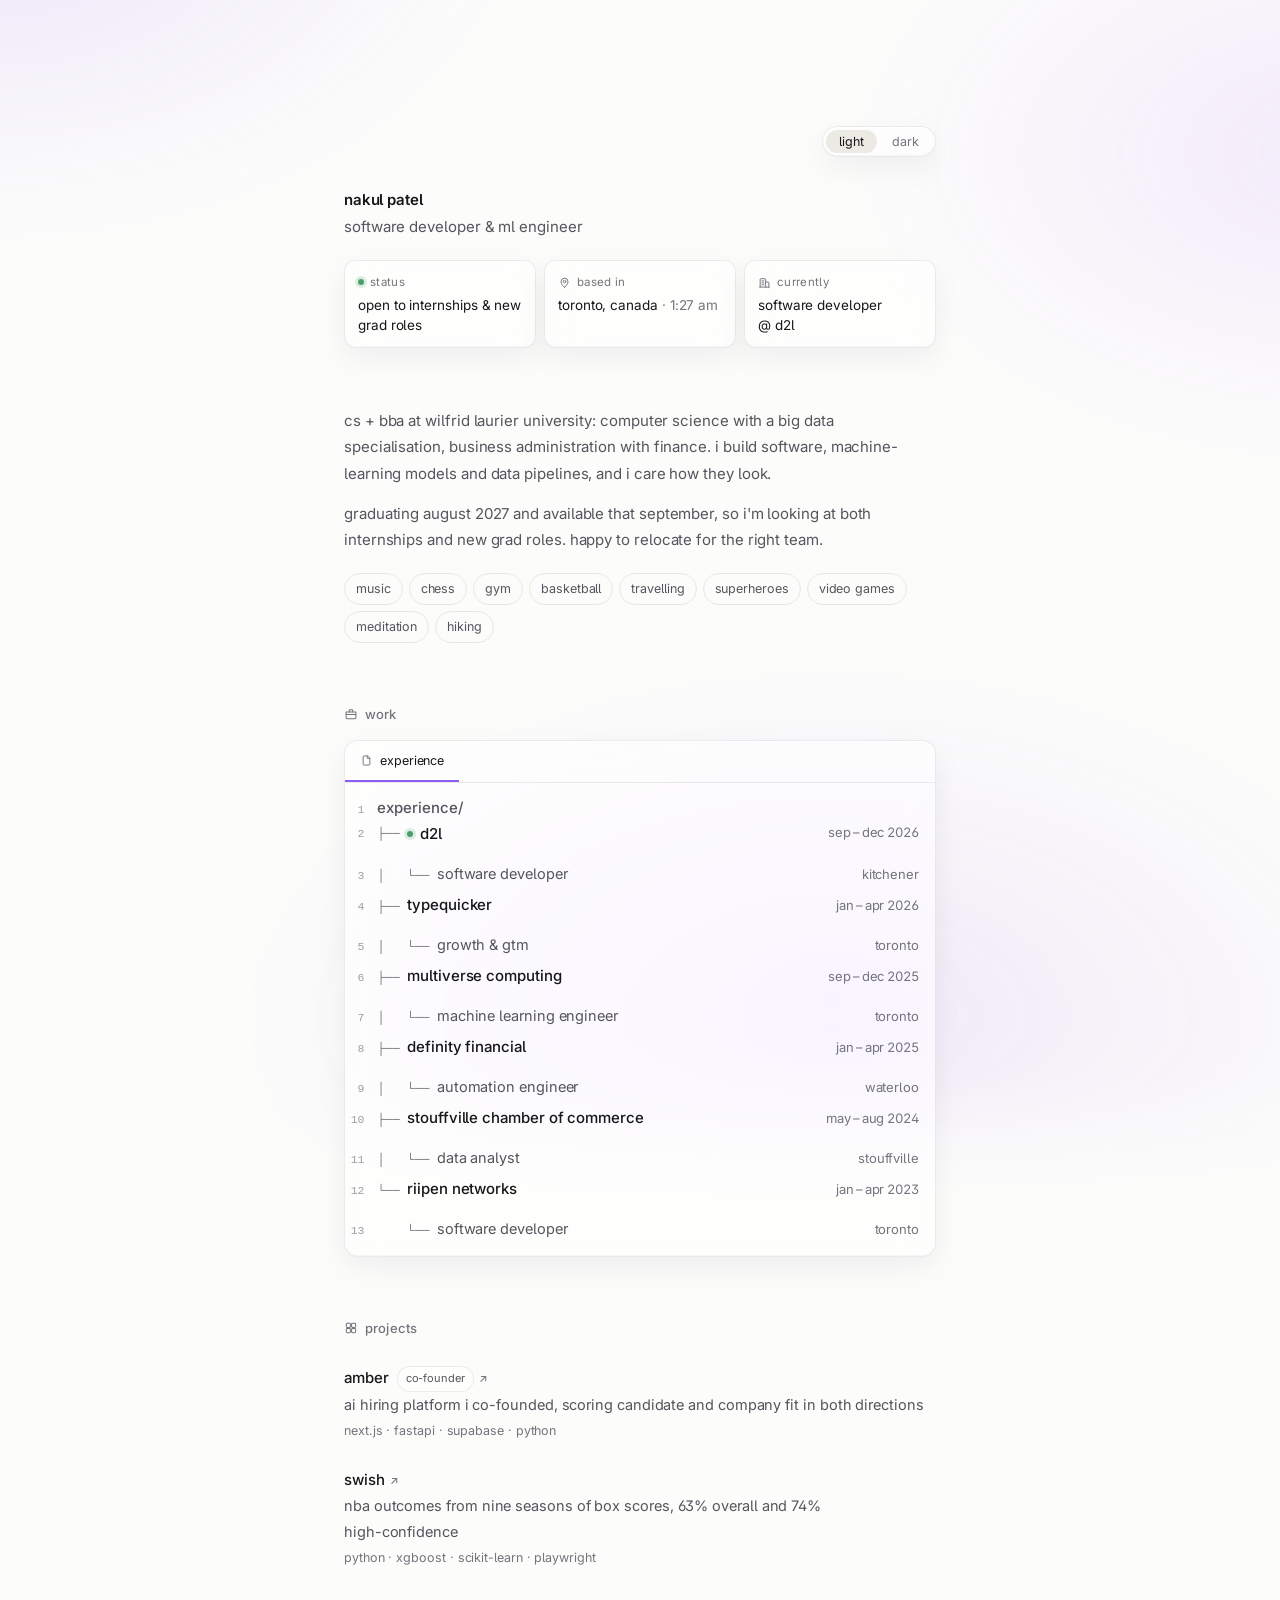
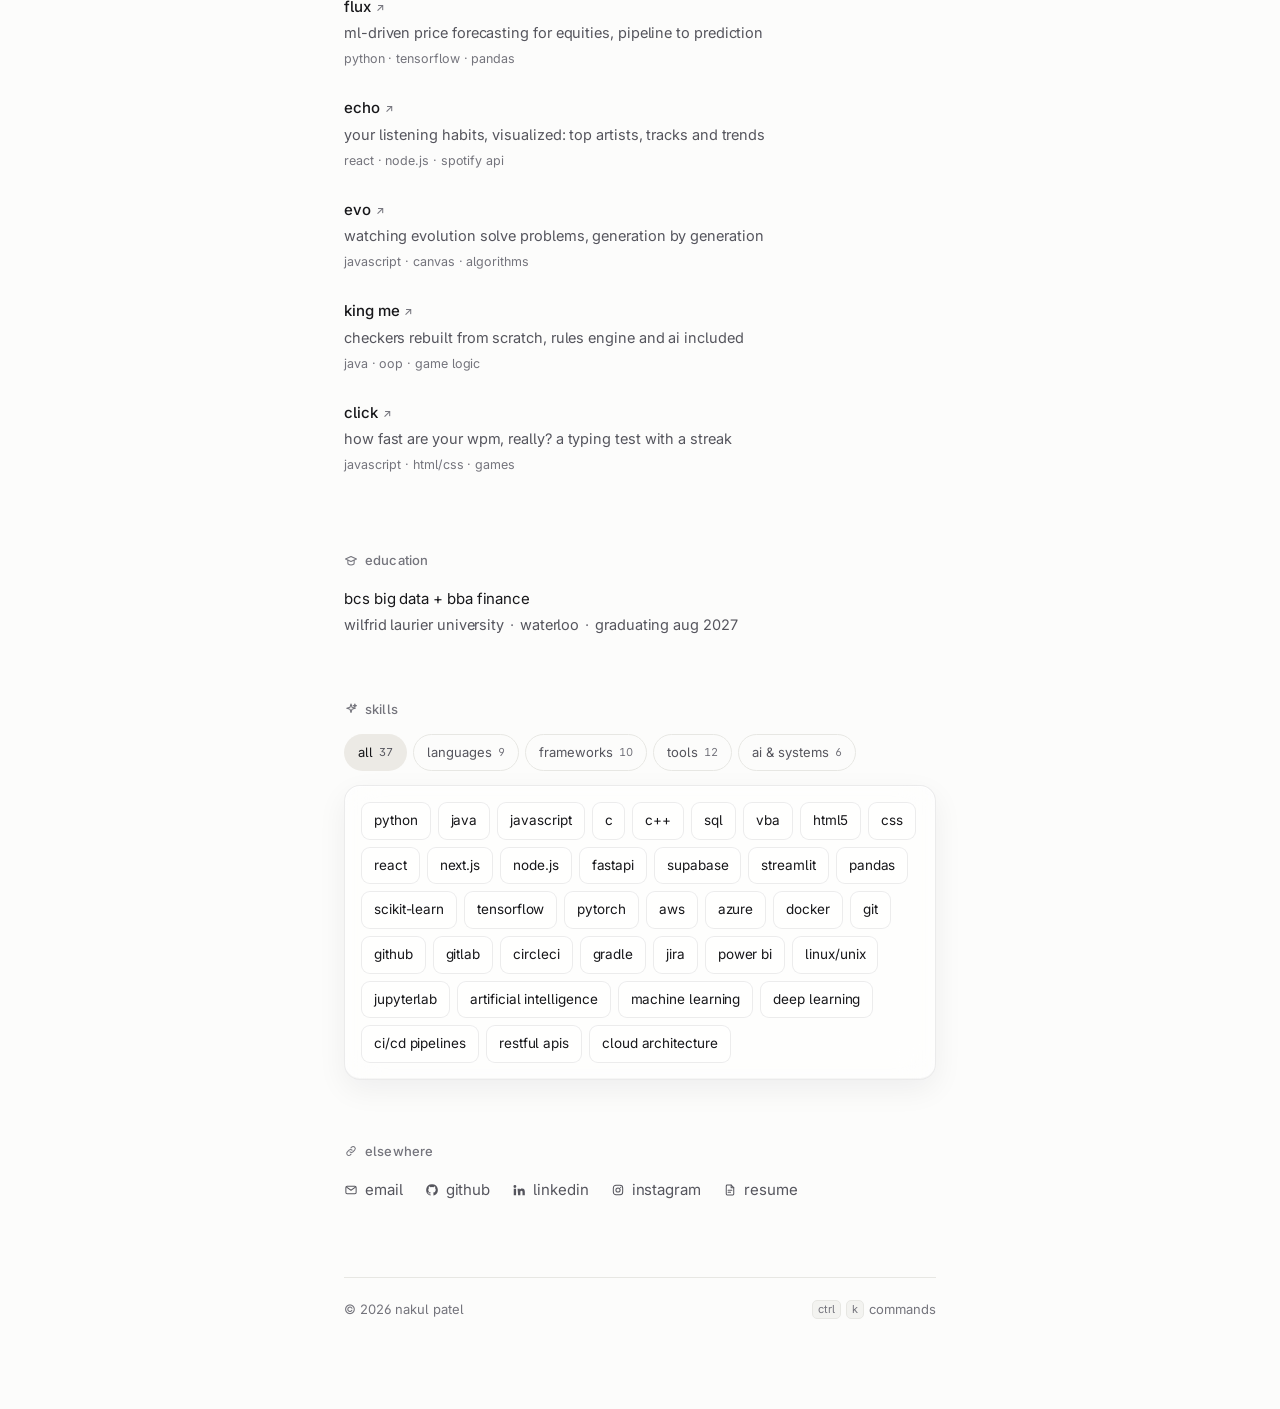
==== index.html @ bccd31a0 "Purple aurora, an editor pane for work, and the TypeQuicker role - Add TypeQuicker, growth & gtm, To" ====
<!DOCTYPE html>
<html lang="en">

<head>
  <meta charset="UTF-8" />
  <meta name="viewport" content="width=device-width, initial-scale=1.0" />
  <title>nakul patel · software developer &amp; ml engineer</title>
  <meta name="description" content="nakul patel, software developer and ml engineer. cs + bba at wilfrid laurier, currently at d2l. work, projects, and how to reach me." />
  <meta name="author" content="Nakul Patel" />

  <!-- mobile browser chrome follows the theme; script.js keeps this in sync -->
  <meta name="theme-color" content="#fcfcfb" id="theme-color" />

  <!-- link previews, for when this URL is pasted into linkedin, slack or an email.
       The site URL appears in exactly two places: og:url and og:image below.
       Swap both when the custom domain goes live; see the README. -->
  <meta property="og:type" content="profile" />
  <meta property="og:title" content="nakul patel · software developer &amp; ml engineer" />
  <meta property="og:description" content="cs + bba at wilfrid laurier, currently a software developer at d2l. work, projects, and how to reach me." />
  <meta property="og:url" content="https://nakulpatel0306.github.io/my-portfolio-part-two/" />
  <meta property="og:image" content="https://nakulpatel0306.github.io/my-portfolio-part-two/assets/preview.png" />
  <meta property="og:image:width" content="1200" />
  <meta property="og:image:height" content="630" />
  <meta property="og:image:alt" content="nakul patel, software developer and ml engineer" />
  <meta name="twitter:card" content="summary_large_image" />

  <link rel="icon" href="./assets/favicon.svg" type="image/svg+xml" />
  <link rel="apple-touch-icon" href="./assets/apple-touch-icon.png" />

  <link rel="stylesheet" href="style.css" />
  <link rel="preconnect" href="https://fonts.googleapis.com">
  <link rel="preconnect" href="https://fonts.gstatic.com" crossorigin>
  <link href="https://fonts.googleapis.com/css2?family=Inter:wght@400;500;600&display=swap" rel="stylesheet">

  <!-- set the stored theme before first paint so there's no flash -->
  <script>
    try {
      var t = localStorage.getItem('theme');
      if (t === 'dark' || t === 'light') document.documentElement.dataset.theme = t;
    } catch (e) {}
    // nothing is hidden for reveal unless JS is here to un-hide it
    document.documentElement.classList.add('js');
  </script>
</head>

<body>
  <a class="skip" href="#main">skip to content</a>
  <div class="rail" id="rail" aria-hidden="true"></div>

  <main class="page" id="main" tabindex="-1">

    <!-- ===================== theme ===================== -->
    <div class="topbar rise">
      <div class="theme" role="group" aria-label="colour theme">
        <button type="button" data-theme-set="light">light</button>
        <button type="button" data-theme-set="dark">dark</button>
      </div>
    </div>

    <!-- ===================== intro ===================== -->
    <header class="intro rise">
      <h1 data-scramble>nakul patel</h1>
      <p class="role" data-scramble>software developer &amp; ml engineer</p>
      <div class="widgets">
        <div class="widget">
          <span class="w-head"><span class="dot" aria-hidden="true"></span>status</span>
          <span class="w-val">open to internships &amp; new grad roles</span>
        </div>
        <div class="widget">
          <span class="w-head"><svg class="ico" viewBox="0 0 24 24" aria-hidden="true"><path d="M12 21s6.5-5.4 6.5-10.5a6.5 6.5 0 0 0-13 0C5.5 15.6 12 21 12 21z"/><circle cx="12" cy="10.3" r="2.4"/></svg> based in</span>
          <span class="w-val">toronto, canada<span class="clock" id="clock"></span></span>
        </div>
        <div class="widget">
          <span class="w-head"><svg class="ico" viewBox="0 0 24 24" aria-hidden="true"><path d="M4 20.5V6.2A1.2 1.2 0 0 1 5.2 5h7.6A1.2 1.2 0 0 1 14 6.2v14.3"/><path d="M14 11h4.8A1.2 1.2 0 0 1 20 12.2v8.3"/><path d="M3 20.5h18"/><path d="M7.3 9h3.4M7.3 12.6h3.4M7.3 16.2h3.4"/></svg> currently</span>
          <span class="w-val">software developer @ d2l</span>
        </div>
      </div>
    </header>

    <!-- ===================== about ===================== -->
    <section class="block rise" id="about">
      <p>cs + bba at wilfrid laurier university: computer science with a big data
         specialisation, business administration with finance. i build software,
         machine-learning models and data pipelines, and i care how they look.</p>
      <p>graduating august 2027 and available that september, so i'm looking at both
         internships and new grad roles. happy to relocate for the right team.</p>
      <ul class="interests" aria-label="interests">
        <li>music</li><li>chess</li><li>gym</li><li>basketball</li><li>travelling</li>
        <li>superheroes</li><li>video games</li><li>meditation</li><li>hiking</li>
      </ul>
    </section>

    <!-- ===================== work ===================== -->
    <section class="block rise" id="work">
      <h2><svg class="ico" viewBox="0 0 24 24" aria-hidden="true"><path d="M3.6 8.6h16.8v10a1.4 1.4 0 0 1-1.4 1.4H5a1.4 1.4 0 0 1-1.4-1.4z"/><path d="M9 8.6V6.2A1.4 1.4 0 0 1 10.4 4.8h3.2A1.4 1.4 0 0 1 15 6.2v2.4"/><path d="M3.6 13h16.8"/></svg>work</h2>
      <div class="ide glass">
        <div class="ide-tab"><svg class="ico" viewBox="0 0 24 24" aria-hidden="true"><path d="M13.5 3.6H7.4A1.6 1.6 0 0 0 5.8 5.2v13.6a1.6 1.6 0 0 0 1.6 1.6h9.2a1.6 1.6 0 0 0 1.6-1.6V8z"/><path d="M13.5 3.6V8h4.6"/></svg><span>experience</span></div>
        <div class="ide-body">
          <p class="ide-row ide-root"><span class="tw"></span><span class="li-org">experience/</span></p>
          <ol class="ide-list">
        <li>
          <p class="ide-row current">
            <span class="tw">├── </span>
            <span class="li-org"><span class="dot" aria-hidden="true"></span>d2l</span>
            <span class="li-when">sep&thinsp;–&thinsp;dec 2026</span>
          </p>
          <p class="ide-row">
            <span class="tw">│   └── </span>
            <span class="li-role">software developer</span>
            <span class="li-where">kitchener</span>
          </p>
        </li>
        <li>
          <p class="ide-row">
            <span class="tw">├── </span>
            <span class="li-org">typequicker</span>
            <span class="li-when">jan&thinsp;–&thinsp;apr 2026</span>
          </p>
          <p class="ide-row">
            <span class="tw">│   └── </span>
            <span class="li-role">growth &amp; gtm</span>
            <span class="li-where">toronto</span>
          </p>
        </li>
        <li>
          <p class="ide-row">
            <span class="tw">├── </span>
            <span class="li-org">multiverse computing</span>
            <span class="li-when">sep&thinsp;–&thinsp;dec 2025</span>
          </p>
          <p class="ide-row">
            <span class="tw">│   └── </span>
            <span class="li-role">machine learning engineer</span>
            <span class="li-where">toronto</span>
          </p>
        </li>
        <li>
          <p class="ide-row">
            <span class="tw">├── </span>
            <span class="li-org">definity financial</span>
            <span class="li-when">jan&thinsp;–&thinsp;apr 2025</span>
          </p>
          <p class="ide-row">
            <span class="tw">│   └── </span>
            <span class="li-role">automation engineer</span>
            <span class="li-where">waterloo</span>
          </p>
        </li>
        <li>
          <p class="ide-row">
            <span class="tw">├── </span>
            <span class="li-org">stouffville chamber of commerce</span>
            <span class="li-when">may&thinsp;–&thinsp;aug 2024</span>
          </p>
          <p class="ide-row">
            <span class="tw">│   └── </span>
            <span class="li-role">data analyst</span>
            <span class="li-where">stouffville</span>
          </p>
        </li>
        <li>
          <p class="ide-row">
            <span class="tw">└── </span>
            <span class="li-org">riipen networks</span>
            <span class="li-when">jan&thinsp;–&thinsp;apr 2023</span>
          </p>
          <p class="ide-row">
            <span class="tw">    └── </span>
            <span class="li-role">software developer</span>
            <span class="li-where">toronto</span>
          </p>
        </li>
          </ol>
        </div>
      </div>
    </section>

    <!-- ===================== projects ===================== -->
    <section class="block rise" id="projects">
      <h2><svg class="ico" viewBox="0 0 24 24" aria-hidden="true"><rect x="4" y="4" width="7" height="7" rx="1.6"/><rect x="13" y="4" width="7" height="7" rx="1.6"/><rect x="4" y="13" width="7" height="7" rx="1.6"/><rect x="13" y="13" width="7" height="7" rx="1.6"/></svg>projects</h2>
      <ul class="projects">
        <li>
          <a href="https://github.com/nakulpatel0306" target="_blank" rel="noopener">
            <span class="p-name">amber<span class="p-role">co-founder</span><span class="arrow" aria-hidden="true">↗</span></span>
            <span class="p-desc">ai hiring platform i co-founded, scoring candidate and company fit in both directions</span>
            <span class="p-tags">next.js · fastapi · supabase · python</span>
          </a>
        </li>
        <li>
          <a href="https://github.com/nakulpatel0306" target="_blank" rel="noopener">
            <span class="p-name">swish<span class="arrow" aria-hidden="true">↗</span></span>
            <span class="p-desc">nba outcomes from nine seasons of box scores, 63% overall and 74% high-confidence</span>
            <span class="p-tags">python · xgboost · scikit-learn · playwright</span>
          </a>
        </li>
        <li>
          <a href="https://github.com/nakulpatel0306" target="_blank" rel="noopener">
            <span class="p-name">flux<span class="arrow" aria-hidden="true">↗</span></span>
            <span class="p-desc">ml-driven price forecasting for equities, pipeline to prediction</span>
            <span class="p-tags">python · tensorflow · pandas</span>
          </a>
        </li>
        <li>
          <a href="https://github.com/nakulpatel0306" target="_blank" rel="noopener">
            <span class="p-name">echo<span class="arrow" aria-hidden="true">↗</span></span>
            <span class="p-desc">your listening habits, visualized: top artists, tracks and trends</span>
            <span class="p-tags">react · node.js · spotify api</span>
          </a>
        </li>
        <li>
          <a href="https://github.com/nakulpatel0306" target="_blank" rel="noopener">
            <span class="p-name">evo<span class="arrow" aria-hidden="true">↗</span></span>
            <span class="p-desc">watching evolution solve problems, generation by generation</span>
            <span class="p-tags">javascript · canvas · algorithms</span>
          </a>
        </li>
        <li>
          <a href="https://github.com/nakulpatel0306" target="_blank" rel="noopener">
            <span class="p-name">king me<span class="arrow" aria-hidden="true">↗</span></span>
            <span class="p-desc">checkers rebuilt from scratch, rules engine and ai included</span>
            <span class="p-tags">java · oop · game logic</span>
          </a>
        </li>
        <li>
          <a href="https://github.com/nakulpatel0306" target="_blank" rel="noopener">
            <span class="p-name">click<span class="arrow" aria-hidden="true">↗</span></span>
            <span class="p-desc">how fast are your wpm, really? a typing test with a streak</span>
            <span class="p-tags">javascript · html/css · games</span>
          </a>
        </li>
      </ul>
    </section>

    <!-- ===================== education ===================== -->
    <section class="block rise" id="education">
      <h2><svg class="ico" viewBox="0 0 24 24" aria-hidden="true"><path d="M12 4.2 2.6 8.6 12 13l9.4-4.4z"/><path d="M6.6 10.7V16c0 1.4 2.4 2.7 5.4 2.7s5.4-1.3 5.4-2.7v-5.3"/></svg>education</h2>
      <div class="edu">
        <span class="edu-main">bcs big data + bba finance</span>
        <span class="edu-sub">wilfrid laurier university <span class="at">·</span> waterloo <span class="at">·</span> graduating aug 2027</span>
      </div>
    </section>

    <!-- ===================== skills ===================== -->
    <section class="block rise" id="skills">
      <h2><svg class="ico" viewBox="0 0 24 24" aria-hidden="true"><path d="M12 3.4 13.7 9l5.6 1.7-5.6 1.7L12 18l-1.7-5.6L4.7 10.7 10.3 9z"/><path d="M18.6 3.4l.7 2.2 2.2.7-2.2.7-.7 2.2-.7-2.2-2.2-.7 2.2-.7z"/></svg> skills</h2>
      <div class="skill-tabs" role="tablist" aria-label="skill groups">
        <button type="button" role="tab" aria-selected="true" data-group="all">all<span class="tab-n">37</span></button>
        <button type="button" role="tab" aria-selected="false" data-group="languages">languages<span class="tab-n">9</span></button>
        <button type="button" role="tab" aria-selected="false" data-group="frameworks">frameworks<span class="tab-n">10</span></button>
        <button type="button" role="tab" aria-selected="false" data-group="tools">tools<span class="tab-n">12</span></button>
        <button type="button" role="tab" aria-selected="false" data-group="concepts">ai & systems<span class="tab-n">6</span></button>
      </div>
      <div class="skill-panel glass">
        <ul class="skill-chips" id="skill-chips">
          <li data-group="languages">python</li>
          <li data-group="languages">java</li>
          <li data-group="languages">javascript</li>
          <li data-group="languages">c</li>
          <li data-group="languages">c++</li>
          <li data-group="languages">sql</li>
          <li data-group="languages">vba</li>
          <li data-group="languages">html5</li>
          <li data-group="languages">css</li>
          <li data-group="frameworks">react</li>
          <li data-group="frameworks">next.js</li>
          <li data-group="frameworks">node.js</li>
          <li data-group="frameworks">fastapi</li>
          <li data-group="frameworks">supabase</li>
          <li data-group="frameworks">streamlit</li>
          <li data-group="frameworks">pandas</li>
          <li data-group="frameworks">scikit-learn</li>
          <li data-group="frameworks">tensorflow</li>
          <li data-group="frameworks">pytorch</li>
          <li data-group="tools">aws</li>
          <li data-group="tools">azure</li>
          <li data-group="tools">docker</li>
          <li data-group="tools">git</li>
          <li data-group="tools">github</li>
          <li data-group="tools">gitlab</li>
          <li data-group="tools">circleci</li>
          <li data-group="tools">gradle</li>
          <li data-group="tools">jira</li>
          <li data-group="tools">power bi</li>
          <li data-group="tools">linux/unix</li>
          <li data-group="tools">jupyterlab</li>
          <li data-group="concepts">artificial intelligence</li>
          <li data-group="concepts">machine learning</li>
          <li data-group="concepts">deep learning</li>
          <li data-group="concepts">ci/cd pipelines</li>
          <li data-group="concepts">restful apis</li>
          <li data-group="concepts">cloud architecture</li>
        </ul>
        <p class="skill-empty" id="skill-empty" hidden>nothing in that group</p>
      </div>
    </section>

    <!-- ===================== elsewhere ===================== -->
    <section class="block rise" id="elsewhere">
      <h2><svg class="ico" viewBox="0 0 24 24" aria-hidden="true"><path d="M10.2 13.4a3.6 3.6 0 0 0 5.1 0l2.9-2.9a3.6 3.6 0 0 0-5.1-5.1l-1.2 1.2"/><path d="M13.8 10.6a3.6 3.6 0 0 0-5.1 0l-2.9 2.9a3.6 3.6 0 0 0 5.1 5.1l1.2-1.2"/></svg>elsewhere</h2>
      <ul class="links">
        <li><a href="mailto:nakul0306@gmail.com"><svg class="ico" viewBox="0 0 24 24" aria-hidden="true"><rect x="3.2" y="5.4" width="17.6" height="13.2" rx="2.2"/><path d="m4.4 7.2 7.6 5.3 7.6-5.3"/></svg>email</a></li>
        <li><a href="https://github.com/nakulpatel0306" target="_blank" rel="noopener"><svg class="ico ico-fill" viewBox="0 0 24 24" aria-hidden="true"><path d="M12 2a10 10 0 0 0-3.16 19.49c.5.09.68-.22.68-.48v-1.7c-2.78.6-3.37-1.34-3.37-1.34-.45-1.16-1.11-1.47-1.11-1.47-.9-.62.07-.6.07-.6 1 .07 1.53 1.03 1.53 1.03.89 1.52 2.34 1.08 2.91.83.09-.65.35-1.09.63-1.34-2.22-.25-4.55-1.11-4.55-4.94 0-1.09.39-1.98 1.03-2.68-.1-.25-.45-1.27.1-2.64 0 0 .84-.27 2.75 1.02a9.56 9.56 0 0 1 5 0c1.91-1.29 2.75-1.02 2.75-1.02.55 1.37.2 2.39.1 2.64.64.7 1.03 1.59 1.03 2.68 0 3.84-2.34 4.68-4.57 4.93.36.31.68.92.68 1.85v2.75c0 .27.18.58.69.48A10 10 0 0 0 12 2z"/></svg>github</a></li>
        <li><a href="https://www.linkedin.com/in/nakulpatel0306/" target="_blank" rel="noopener"><svg class="ico ico-fill" viewBox="0 0 24 24" aria-hidden="true"><path d="M4.98 3.5A2.49 2.49 0 1 1 5 8.48a2.49 2.49 0 0 1-.02-4.98zM3 9.75h4V21H3zM9.5 9.75h3.83v1.54h.05c.53-1 1.84-2.06 3.79-2.06 4.05 0 4.8 2.67 4.8 6.14V21h-4v-5.09c0-1.21-.02-2.77-1.69-2.77-1.69 0-1.95 1.32-1.95 2.68V21h-3.83z"/></svg>linkedin</a></li>
        <li><a href="https://www.instagram.com/nakulp.14/" target="_blank" rel="noopener"><svg class="ico" viewBox="0 0 24 24" aria-hidden="true"><rect x="4" y="4" width="16" height="16" rx="4.6"/><circle cx="12" cy="12" r="3.6"/><circle cx="16.6" cy="7.4" r="1" fill="currentColor" stroke="none"/></svg>instagram</a></li>
        <li><a href="./assets/nakul-patel-software-resume.pdf" target="_blank" rel="noopener"><svg class="ico" viewBox="0 0 24 24" aria-hidden="true"><path d="M14 3.6H7.2A1.6 1.6 0 0 0 5.6 5.2v13.6A1.6 1.6 0 0 0 7.2 20.4h9.6a1.6 1.6 0 0 0 1.6-1.6V8z"/><path d="M14 3.6V8h4.4"/><path d="M8.8 12.6h6.4M8.8 16h4.2"/></svg>resume</a></li>
      </ul>
    </section>

    <footer class="foot rise">
      <span>© 2026 nakul patel</span>
      <button class="hint" id="hint" type="button">
        <kbd>⌘</kbd><kbd>k</kbd><span>commands</span>
      </button>
    </footer>

  </main>

  <p class="note" id="note" hidden>nice.</p>
  <p class="sr-only" id="live" role="status" aria-live="polite"></p>

  <!-- ===================== command palette ===================== -->
  <div class="palette" id="palette" hidden>
    <div class="palette-box" role="dialog" aria-modal="true" aria-label="commands">
      <input class="palette-input" id="palette-input" type="text" placeholder="jump, switch, copy&hellip;"
             autocomplete="off" autocapitalize="off" spellcheck="false"
             role="combobox" aria-expanded="true" aria-controls="palette-list" aria-autocomplete="list">
      <ul class="palette-list" id="palette-list" role="listbox" aria-label="results"></ul>
      <p class="palette-foot"><kbd>↑</kbd><kbd>↓</kbd> move <kbd>↵</kbd> run <kbd>esc</kbd> close</p>
    </div>
  </div>

  <script src="script.js"></script>
</body>

</html>
---- style.css ----
/* ============================================================
   nakul patel — minimal (portfolio v5)
   one column · all lowercase · paper white & ink, light + dark
   ============================================================ */

:root {
  --bg: #fcfcfb;
  --text: #17171a;
  --muted: #55555d;
  --faint: #74747c;
  --line: #e7e7e3;
  --hover: #f3f3f0;
  --sel: #eceae5;
  --dot: #4a9e6a;

  /* glass: a translucent fill, a hairline edge, and a highlight where the
     light catches the top lip. --spec is the pointer-tracked reflection. */
  --glass: rgba(255, 255, 255, 0.55);
  --glass-line: rgba(23, 23, 26, 0.08);
  --glass-hi: rgba(255, 255, 255, 0.95);
  --glass-lo: rgba(23, 23, 26, 0.03);
  --glass-spec: rgba(255, 255, 255, 0.9);
  --glass-drop: rgba(20, 20, 30, 0.06);
  --aurora-1: rgba(139, 92, 246, 0.14);
  --aurora-2: rgba(168, 85, 247, 0.11);
  --aurora-3: rgba(109, 40, 217, 0.09);

  --sans: 'Inter', -apple-system, BlinkMacSystemFont, 'Segoe UI', Roboto, sans-serif;
  --mono: ui-monospace, SFMono-Regular, 'SF Mono', Menlo, Consolas, 'Liberation Mono', monospace;
  --accent: #8b5cf6;
  --max: 40rem;
  --ease: cubic-bezier(0.22, 1, 0.36, 1);
  --gap: clamp(44px, 7vw, 60px);
}

@media (prefers-color-scheme: dark) {
  :root:not([data-theme="light"]) {
    --bg: #0f0f10;
    --text: #ededee;
    --muted: #a1a1a9;
    --faint: #7e7e87;
    --line: #232326;
    --hover: #17171a;
    --sel: #26262b;
    --dot: #5cba80;

    --glass: rgba(255, 255, 255, 0.045);
    --glass-line: rgba(255, 255, 255, 0.10);
    --glass-hi: rgba(255, 255, 255, 0.13);
    --glass-lo: rgba(0, 0, 0, 0.28);
    --glass-spec: rgba(255, 255, 255, 0.10);
    --glass-drop: rgba(0, 0, 0, 0.35);
  --accent: #a78bfa;
    --aurora-1: rgba(139, 92, 246, 0.26);
    --aurora-2: rgba(192, 132, 252, 0.16);
    --aurora-3: rgba(109, 40, 217, 0.22);
  }
}

:root[data-theme="dark"] {
  --bg: #0f0f10;
  --text: #ededee;
  --muted: #a1a1a9;
  --faint: #7e7e87;
  --line: #232326;
  --hover: #17171a;
  --sel: #26262b;
  --dot: #5cba80;

  --glass: rgba(255, 255, 255, 0.045);
  --glass-line: rgba(255, 255, 255, 0.10);
  --glass-hi: rgba(255, 255, 255, 0.13);
  --glass-lo: rgba(0, 0, 0, 0.28);
  --glass-spec: rgba(255, 255, 255, 0.10);
  --glass-drop: rgba(0, 0, 0, 0.35);
  --accent: #a78bfa;
  --aurora-1: rgba(139, 92, 246, 0.26);
  --aurora-2: rgba(192, 132, 252, 0.16);
  --aurora-3: rgba(109, 40, 217, 0.22);
}

* { margin: 0; padding: 0; box-sizing: border-box; }

html { -webkit-text-size-adjust: 100%; }

body {
  background: var(--bg);
  color: var(--text);
  font-family: var(--sans);
  font-size: 15px;
  line-height: 1.75;
  letter-spacing: -0.005em;
  font-feature-settings: 'ss01', 'cv05';
  -webkit-font-smoothing: antialiased;
  transition: background 0.2s ease, color 0.2s ease;
}

::selection { background: var(--text); color: var(--bg); }

img { display: block; max-width: 100%; }

a {
  color: var(--text);
  text-decoration: none;
}

/* ------------------------------------------------------------
   page
   ------------------------------------------------------------ */
.page {
  max-width: var(--max);
  margin: 0 auto;
  padding: clamp(64px, 14vh, 128px) 24px clamp(56px, 10vh, 88px);
}

.block {
  margin-top: var(--gap);
  /* a jump from the palette shouldn't sit flush against the top edge */
  scroll-margin-top: 28px;
}

h2 {
  display: flex;
  align-items: center;
  gap: 7px;
  font-size: 13px;
  font-weight: 500;
  color: var(--faint);
  letter-spacing: 0.01em;
  margin-bottom: 14px;
}

/* ------------------------------------------------------------
   icons — one stroke weight, sized in place, coloured by context
   ------------------------------------------------------------ */
.ico {
  width: 14px;
  height: 14px;
  flex-shrink: 0;
  fill: none;
  stroke: currentColor;
  stroke-width: 1.75;
  stroke-linecap: round;
  stroke-linejoin: round;
}
.ico-fill {
  fill: currentColor;
  stroke: none;
}

/* ------------------------------------------------------------
   intro
   ------------------------------------------------------------ */
/* ------------------------------------------------------------
   theme switcher
   ------------------------------------------------------------ */
.topbar {
  display: flex;
  justify-content: flex-end;
  margin-bottom: 30px;
}

.theme {
  display: inline-flex;
  gap: 2px;
  padding: 3px;
  border: 1px solid var(--line);
  border-radius: 999px;
}
.theme button {
  font: inherit;
  font-size: 12.5px;
  line-height: 1.7;
  color: var(--faint);
  background: none;
  border: 0;
  padding: 1px 13px;
  border-radius: 999px;
  cursor: pointer;
  transition: color 0.15s ease, background 0.15s ease;
}
.theme button:hover { color: var(--text); }
.theme button[aria-pressed="true"] {
  color: var(--text);
  background: var(--sel);
}
.theme button:focus-visible {
  outline: 2px solid var(--text);
  outline-offset: 2px;
}

.intro h1 {
  font-size: 15px;
  font-weight: 600;
  letter-spacing: -0.01em;
}

.role { color: var(--muted); }

/* ------------------------------------------------------------
   widgets
   ------------------------------------------------------------ */
.widgets {
  display: grid;
  grid-template-columns: repeat(3, 1fr);
  gap: 8px;
  margin-top: 20px;
}
.widget {
  display: flex;
  flex-direction: column;
  gap: 4px;
  padding: 11px 13px 12px;
  border-radius: 12px;
  will-change: transform;
}
.w-head {
  display: flex;
  align-items: center;
  gap: 6px;
  font-size: 11.5px;
  letter-spacing: 0.03em;
  color: var(--faint);
}
.w-head .ico { width: 13px; height: 13px; }
.w-val {
  font-size: 13.5px;
  line-height: 1.45;
  color: var(--text);
  text-wrap: pretty;
}
.dot {
  width: 6px;
  height: 6px;
  border-radius: 50%;
  background: var(--dot);
  flex-shrink: 0;
  box-shadow: 0 0 0 3px color-mix(in srgb, var(--dot) 18%, transparent);
}

.block p { color: var(--muted); text-wrap: pretty; }
.block p + p { margin-top: 14px; }

/* ------------------------------------------------------------
   work
   ------------------------------------------------------------ */
/* work, as a file tree in an editor pane. Line numbers come from a CSS
   counter and the connectors from a system monospace stack, so neither
   costs a request nor a hardcoded value in the markup. */
.ide {
  border-radius: 14px;
  overflow: hidden;
}

.ide-tab {
  display: inline-flex;
  align-items: center;
  gap: 7px;
  font-size: 12.5px;
  color: var(--text);
  padding: 9px 15px 8px;
  border-bottom: 2px solid var(--accent);
}
.ide-tab .ico { width: 13px; height: 13px; color: var(--faint); }

.ide-body {
  counter-reset: ln;
  padding: 12px 16px 14px 0;
  border-top: 1px solid var(--glass-line);
  overflow-x: auto;
}

.ide-row {
  display: grid;
  grid-template-columns: 3.6ch auto 1fr auto;
  align-items: baseline;
  /* no column gap: the connector has to run straight into the name, or the
     tree stops reading as one */
  gap: 0;
  line-height: 1.6;
  padding: 1px 0;
}
.ide-row::before { padding-right: 13px; }
.ide-row .li-when,
.ide-row .li-where { padding-left: 16px; }
/* the gutter */
.ide-row::before {
  counter-increment: ln;
  content: counter(ln);
  font-family: var(--mono);
  font-size: 11.5px;
  color: var(--faint);
  text-align: right;
  opacity: 0.7;
  user-select: none;
}
.ide-row:hover::before { opacity: 1; color: var(--muted); }

/* the tree connectors */
.tw {
  font-family: var(--mono);
  font-size: 12.5px;
  color: var(--faint);
  white-space: pre;
  user-select: none;
}

.ide-root .li-org { color: var(--muted); }
.ide-row .li-org {
  grid-column: 3;
  display: inline-flex;
  align-items: center;
  gap: 7px;
}
.ide-row .li-role { grid-column: 3; }
.ide-row .li-when,
.ide-row .li-where { grid-column: 4; }

.ide-list { list-style: none; }
.ide-list li { padding-bottom: 5px; }
.ide-list li:last-child { padding-bottom: 0; }

/* two rows per entry, so company, dates, role and city each get a slot
   of their own instead of running together behind separator dots */
.li-row {
  display: flex;
  align-items: baseline;
  justify-content: space-between;
  gap: 18px;
}
.li-org {
  font-weight: 500;
  color: var(--text);
}
.li-role {
  font-size: 14.5px;
  color: var(--muted);
}
.li-when,
.li-where {
  flex-shrink: 0;
  font-size: 13px;
  color: var(--faint);
}
.li-when { font-variant-numeric: tabular-nums; }

.at { color: var(--faint); margin: 0 2px; }

/* ------------------------------------------------------------
   education
   ------------------------------------------------------------ */
.edu {
  display: flex;
  flex-direction: column;
}
.edu-main {
  color: var(--text);
  text-wrap: pretty;
}
.edu-sub {
  color: var(--muted);
  font-size: 14.5px;
}

/* ------------------------------------------------------------
   projects
   ------------------------------------------------------------ */
.projects { list-style: none; }
.projects a {
  display: block;
  padding: 12px 12px 13px;
  margin: 0 -12px;
  border-radius: 8px;
  transition: background 0.15s ease;
}
.projects a:hover { background: var(--hover); }

.p-name {
  display: block;
  font-weight: 500;
}
.p-desc {
  display: block;
  color: var(--muted);
  font-size: 14.5px;
  text-wrap: pretty;
}
.p-tags {
  display: block;
  margin-top: 3px;
  font-size: 12.5px;
  color: var(--faint);
}

.arrow {
  display: inline-block;
  margin-left: 5px;
  font-size: 11px;
  color: var(--faint);
  transform: translateY(-1px);
  transition: transform 0.18s ease, color 0.18s ease;
}
.projects a:hover .arrow {
  color: var(--text);
  transform: translate(2px, -3px);
}


/* ------------------------------------------------------------
   elsewhere
   ------------------------------------------------------------ */
.links {
  list-style: none;
  display: flex;
  flex-wrap: wrap;
  gap: 6px 22px;
}
.links a {
  display: inline-flex;
  align-items: center;
  gap: 7px;
  color: var(--muted);
  transition: color 0.15s ease;
}
.links a:hover { color: var(--text); }

/* ------------------------------------------------------------
   footer
   ------------------------------------------------------------ */
.foot {
  margin-top: calc(var(--gap) + 12px);
  padding-top: 20px;
  border-top: 1px solid var(--line);
  display: flex;
  align-items: center;
  justify-content: space-between;
  gap: 16px;
  font-size: 13px;
  color: var(--faint);
}

/* ------------------------------------------------------------
   konami note
   ------------------------------------------------------------ */
.note {
  position: fixed;
  left: 50%;
  bottom: 28px;
  transform: translateX(-50%);
  font-size: 13px;
  color: var(--bg);
  background: var(--text);
  padding: 7px 16px;
  border-radius: 999px;
  animation: note-in 0.24s ease;
}
.note[hidden] { display: none; }
@keyframes note-in {
  from { opacity: 0; transform: translate(-50%, 8px); }
  to { opacity: 1; transform: translate(-50%, 0); }
}

/* ------------------------------------------------------------
   reveal on scroll
   ------------------------------------------------------------ */
html.js .rise {
  opacity: 0;
  transform: translateY(10px);
  transition: opacity 0.6s var(--ease), transform 0.6s var(--ease);
  transition-delay: var(--d, 0ms);
}
html.js .rise.in {
  opacity: 1;
  transform: none;
}

/* ------------------------------------------------------------
   small screens
   ------------------------------------------------------------ */
@media (max-width: 480px) {
  .li-row { gap: 12px; }
  .ide-row { grid-template-columns: 2.6ch auto 1fr auto; }
  .ide-row::before { padding-right: 8px; }
  .ide-row .li-when, .ide-row .li-where { padding-left: 10px; }
  .li-when, .li-where { font-size: 12.5px; }
}

@media (max-width: 600px) {
  .widgets { grid-template-columns: 1fr; }
}

@media (prefers-reduced-motion: reduce) {
  *, *::before, *::after {
    animation-duration: 0.01ms !important;
    animation-iteration-count: 1 !important;
    transition-duration: 0.01ms !important;
  }
  html.js .rise { opacity: 1; transform: none; }
}

/* ============================================================
   scroll rail
   ============================================================ */
.rail {
  position: fixed;
  top: 0;
  left: 0;
  z-index: 60;
  width: 100%;
  height: 2px;
  background: var(--text);
  opacity: 0.22;
  transform: scaleX(0);
  transform-origin: 0 50%;
  will-change: transform;
}

/* ============================================================
   live clock in the location widget
   ============================================================ */
.clock { color: var(--faint); }
.clock:empty { display: none; }

/* ============================================================
   theme wipe — the View Transitions snapshot is driven from JS,
   so the default cross-fade has to get out of the way
   ============================================================ */
::view-transition-old(root),
::view-transition-new(root) {
  animation: none;
  mix-blend-mode: normal;
}
::view-transition-old(root) { z-index: 1; }
::view-transition-new(root) { z-index: 2; }

/* ============================================================
   command palette
   ============================================================ */
.hint {
  display: inline-flex;
  align-items: center;
  gap: 5px;
  font: inherit;
  font-size: 13px;
  color: var(--faint);
  background: none;
  border: 0;
  padding: 0;
  cursor: pointer;
  transition: color 0.15s ease;
}
.hint:hover { color: var(--text); }

kbd {
  font-family: var(--sans);
  font-size: 11px;
  line-height: 1;
  padding: 3px 5px;
  border: 1px solid var(--line);
  border-radius: 5px;
  background: var(--hover);
  color: inherit;
}

.palette {
  position: fixed;
  inset: 0;
  z-index: 100;
  display: flex;
  justify-content: center;
  padding: 13vh 20px 20px;
  background: rgba(20, 20, 22, 0.28);
  background: color-mix(in srgb, var(--bg) 58%, transparent);
  backdrop-filter: blur(6px);
  animation: palette-fade 0.16s ease;
}
.palette[hidden] { display: none; }
@keyframes palette-fade { from { opacity: 0; } to { opacity: 1; } }

.palette-box {
  width: 100%;
  max-width: 30rem;
  height: max-content;
  background: var(--bg);
  border: 1px solid var(--line);
  border-radius: 14px;
  box-shadow: 0 24px 70px rgba(0, 0, 0, 0.18);
  overflow: hidden;
  animation: palette-pop 0.2s var(--ease);
}
@keyframes palette-pop {
  from { opacity: 0; transform: translateY(-8px) scale(0.985); }
  to { opacity: 1; transform: none; }
}

.palette-input {
  display: block;
  width: 100%;
  font: inherit;
  font-size: 15px;
  color: var(--text);
  background: none;
  border: 0;
  border-bottom: 1px solid var(--line);
  padding: 15px 18px;
  outline: none;
}
.palette-input::placeholder { color: var(--faint); }

.palette-list {
  list-style: none;
  max-height: 44vh;
  overflow-y: auto;
  padding: 6px;
}
.palette-list li {
  display: flex;
  align-items: center;
  gap: 10px;
  padding: 9px 12px;
  border-radius: 8px;
  font-size: 14px;
  color: var(--muted);
  cursor: pointer;
}
.palette-list li .ico { color: var(--faint); }
.palette-list li[aria-selected="true"] { background: var(--sel); color: var(--text); }
.palette-list li[aria-selected="true"] .ico { color: var(--text); }

/* the characters your query actually matched */
.palette-list mark {
  background: none;
  color: var(--text);
  font-weight: 600;
}

.p-kind {
  margin-left: auto;
  font-size: 11.5px;
  color: var(--faint);
}
.palette-empty {
  padding: 15px 18px;
  font-size: 14px;
  color: var(--faint);
}

.palette-foot {
  display: flex;
  align-items: center;
  gap: 5px;
  padding: 10px 16px;
  border-top: 1px solid var(--line);
  font-size: 11.5px;
  color: var(--faint);
}

@media (max-width: 520px) {
  .palette { padding-top: 8vh; }
  .palette-foot { display: none; }
}

/* ============================================================
   focus — one visible ring for every interactive element.
   Only :focus-visible, so a mouse click never draws one.
   ============================================================ */
:focus-visible {
  outline: 2px solid var(--text);
  outline-offset: 3px;
  border-radius: 4px;
}
/* the skip link targets this, and a programmatic focus shouldn't ring */
#main:focus { outline: none; }

/* ============================================================
   skip link — first tab stop, off-screen until it has focus
   ============================================================ */
.skip {
  position: fixed;
  top: 10px;
  left: 10px;
  z-index: 200;
  padding: 10px 16px;
  font-size: 13px;
  color: var(--bg);
  background: var(--text);
  border-radius: 8px;
  text-decoration: none;
  transform: translateY(-180%);
  transition: transform 0.18s var(--ease);
}
.skip:focus { transform: none; }

/* announced, never seen */
.sr-only {
  position: absolute;
  width: 1px;
  height: 1px;
  margin: -1px;
  padding: 0;
  overflow: hidden;
  clip-path: inset(50%);
  white-space: nowrap;
  border: 0;
}

/* ============================================================
   print — someone will PDF this and attach it to an application
   ============================================================ */
@media print {
  .rail, .topbar, .hint, .palette, .note, .skip { display: none !important; }

  html, body {
    background: #fff !important;
    color: #000 !important;
  }
  .page {
    max-width: none;
    padding: 0;
  }
  html.js .rise {
    opacity: 1 !important;
    transform: none !important;
  }

  h2 { color: #444; }
  .w-val, .li-org, .p-name, .edu-main { color: #000; }
  .role, .block p, .li-role, .p-desc, .edu-sub { color: #222; }

  .widget {
    background: none;
    border: 1px solid #ccc;
  }
  .widget, .ide-list li, .projects li { break-inside: avoid; }

  a { color: #000; text-decoration: none; }
  /* paper can't be clicked, so spell the destinations out */
  .links a::after {
    content: " — " attr(href);
    font-size: 10px;
    color: #555;
  }
  .ico, .arrow { display: none; }
}

/* ============================================================
   404
   ============================================================ */
.lost {
  min-height: 100svh;
  display: flex;
  flex-direction: column;
  justify-content: center;
}
.lost-code {
  font-size: 13px;
  color: var(--faint);
  margin-bottom: 14px;
}
.lost h1 {
  font-size: 22px;
  font-weight: 600;
  letter-spacing: -0.015em;
}
.lost .role { margin-top: 8px; }
.lost-back { margin-top: 30px; }
.lost-back a {
  color: var(--muted);
  border-bottom: 1px solid var(--line);
  padding-bottom: 2px;
  transition: color 0.15s ease, border-color 0.15s ease;
}
.lost-back a:hover { color: var(--text); border-bottom-color: var(--text); }

/* ============================================================
   glass — an Apple-ish liquid-glass treatment.

   Blur needs something behind it or it does nothing, so the page
   carries a faint aurora (below) for the glass to pick up and bend.
   ============================================================ */
body::before {
  content: '';
  position: fixed;
  inset: -25%;
  z-index: -1;
  pointer-events: none;
  background:
    radial-gradient(38% 32% at 16% 10%, var(--aurora-1), transparent 70%),
    radial-gradient(34% 30% at 86% 28%, var(--aurora-2), transparent 70%),
    radial-gradient(42% 34% at 60% 92%, var(--aurora-3), transparent 72%);
  filter: blur(36px);
}

.glass,
.widget,
.theme,
.palette-box {
  position: relative;
  background: var(--glass);
  backdrop-filter: blur(18px) saturate(180%);
  -webkit-backdrop-filter: blur(18px) saturate(180%);
  border: 1px solid var(--glass-line);
  box-shadow:
    inset 0 1px 0 var(--glass-hi),
    inset 0 -1px 0 var(--glass-lo),
    0 10px 30px var(--glass-drop);
}

/* the specular reflection, tracked to the pointer by script.js */
.glass::after,
.widget::after {
  content: '';
  position: absolute;
  inset: 0;
  border-radius: inherit;
  pointer-events: none;
  background: radial-gradient(220px circle at var(--mx, 50%) var(--my, -20%),
              var(--glass-spec), transparent 68%);
  opacity: 0;
  transition: opacity 0.35s ease;
  mix-blend-mode: soft-light;
}
.glass:hover::after,
.widget:hover::after { opacity: 1; }

/* the switch already had its own fill; glass replaces it */
.theme { background: var(--glass); }

/* ============================================================
   skills
   ============================================================ */
.skill-tabs {
  display: flex;
  flex-wrap: wrap;
  gap: 6px;
  margin-bottom: 14px;
}
.skill-tabs button {
  display: inline-flex;
  align-items: center;
  gap: 6px;
  font: inherit;
  font-size: 13px;
  color: var(--muted);
  background: none;
  border: 1px solid var(--line);
  border-radius: 999px;
  padding: 6px 13px;
  cursor: pointer;
  transition: color 0.16s ease, border-color 0.16s ease, background 0.16s ease;
}
.skill-tabs button:hover { color: var(--text); }
.skill-tabs button[aria-selected="true"] {
  color: var(--text);
  background: var(--sel);
  border-color: transparent;
}
.tab-n {
  font-size: 11px;
  color: var(--faint);
  font-variant-numeric: tabular-nums;
}
.skill-tabs button[aria-selected="true"] .tab-n { color: var(--muted); }

.skill-panel {
  border-radius: 16px;
  padding: 16px;
  min-height: 108px;
}

.skill-chips {
  list-style: none;
  display: flex;
  flex-wrap: wrap;
  gap: 7px;
}
.skill-chips li {
  font-size: 13.5px;
  color: var(--text);
  background: var(--glass);
  border: 1px solid var(--glass-line);
  border-radius: 9px;
  padding: 6px 12px;
  box-shadow: inset 0 1px 0 var(--glass-hi);
  cursor: default;
  /* FLIP does the movement; these two carry the fade in and out */
  transition: opacity 0.22s ease, transform 0.22s var(--ease);
}
.skill-chips li[hidden] { display: none; }
.skill-chips li.dropping {
  opacity: 0;
  transform: scale(0.9);
}

.skill-empty {
  font-size: 13.5px;
  color: var(--faint);
}
.skill-empty[hidden] { display: none; }

/* ============================================================
   interests
   ============================================================ */
.interests {
  list-style: none;
  display: flex;
  flex-wrap: wrap;
  gap: 6px;
  margin-top: 20px;
}
.interests li {
  font-size: 12.5px;
  color: var(--muted);
  border: 1px solid var(--line);
  border-radius: 999px;
  padding: 4px 11px;
  transition: color 0.15s ease, border-color 0.15s ease;
}
.interests li:hover { color: var(--text); border-color: var(--glass-line); }

@media (prefers-reduced-motion: reduce) {
  .skill-chips li { transition: none; }
}

/* blur is expensive; drop it where it buys nothing */
@media print {
  body::before { display: none; }
  .glass, .widget, .skill-panel, .skill-chips li {
    backdrop-filter: none;
    -webkit-backdrop-filter: none;
    background: none;
    box-shadow: none;
  }
  .skill-tabs { display: none; }
}

/* a role badge beside a project name, for the ones that aren't solo builds */
.p-role {
  display: inline-block;
  margin-left: 8px;
  font-size: 11px;
  font-weight: 400;
  color: var(--muted);
  background: var(--glass);
  border: 1px solid var(--glass-line);
  border-radius: 999px;
  padding: 2px 8px;
  vertical-align: 1px;
}
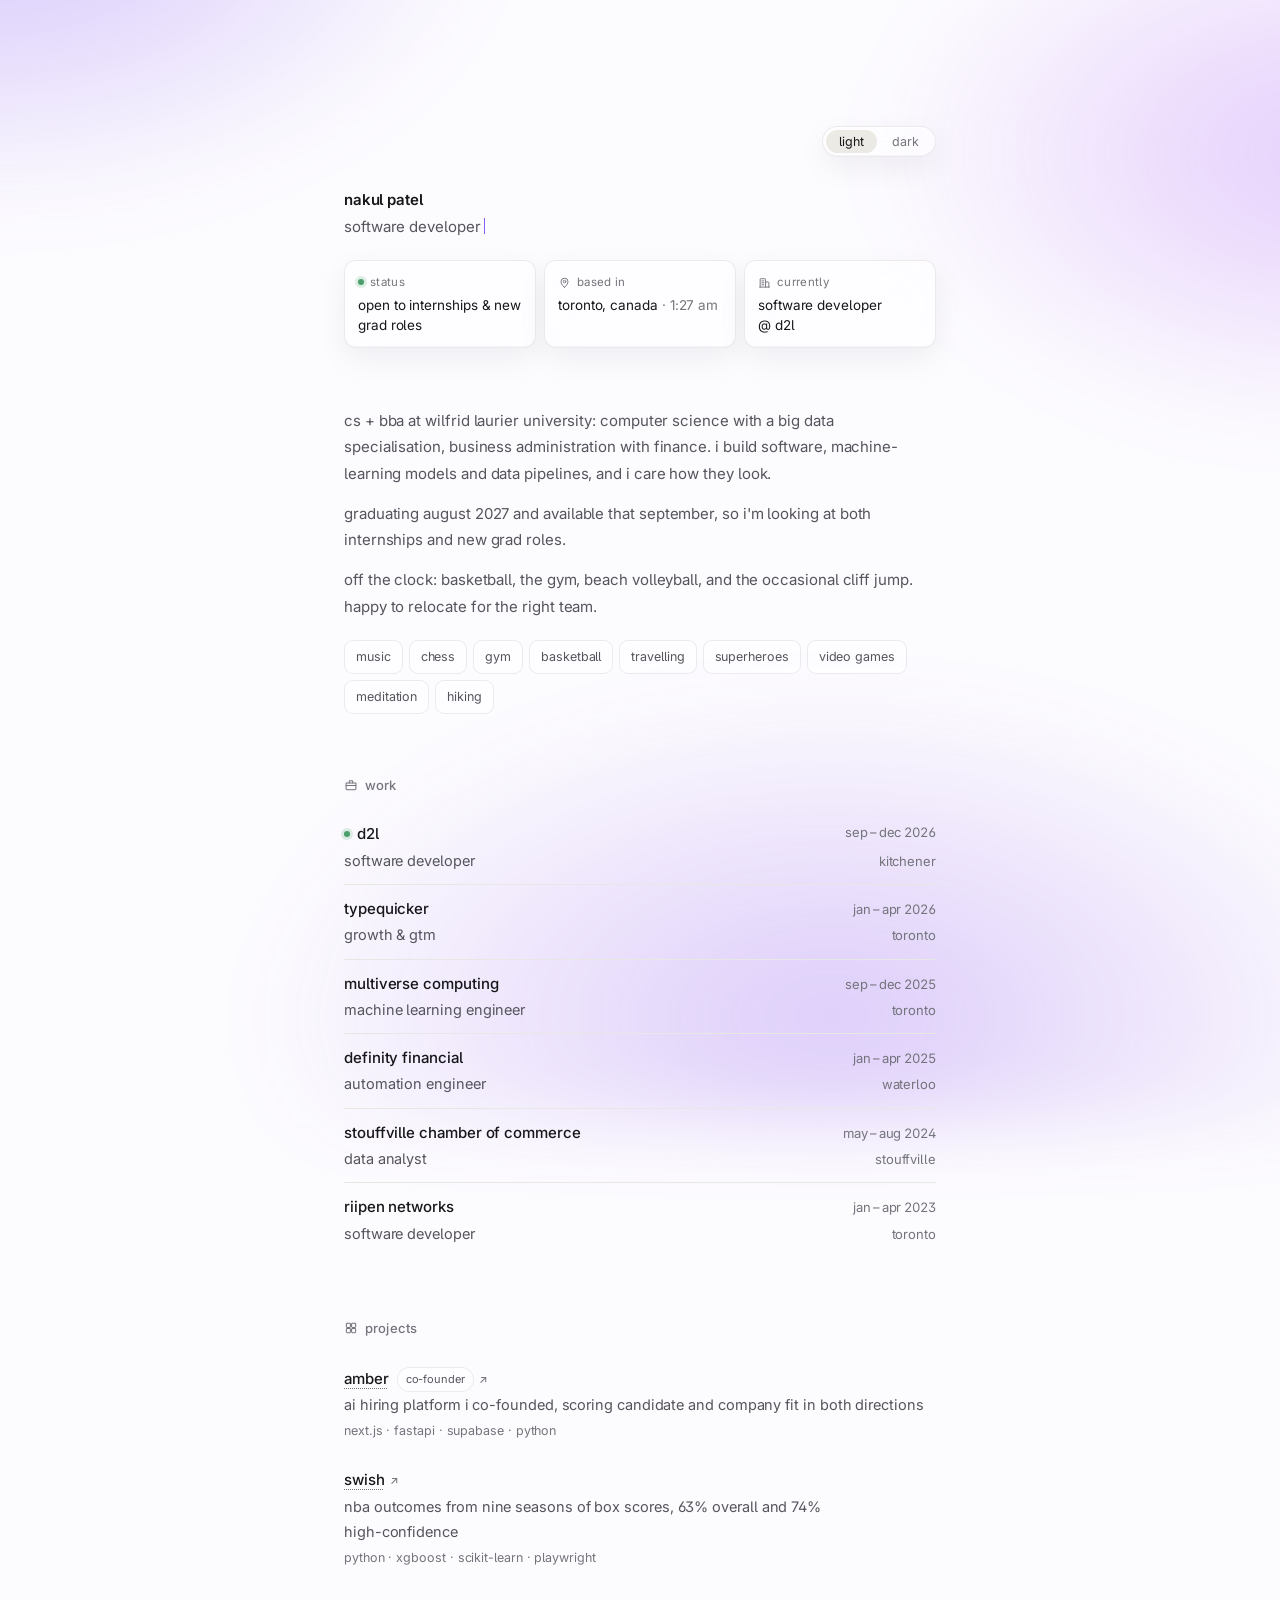
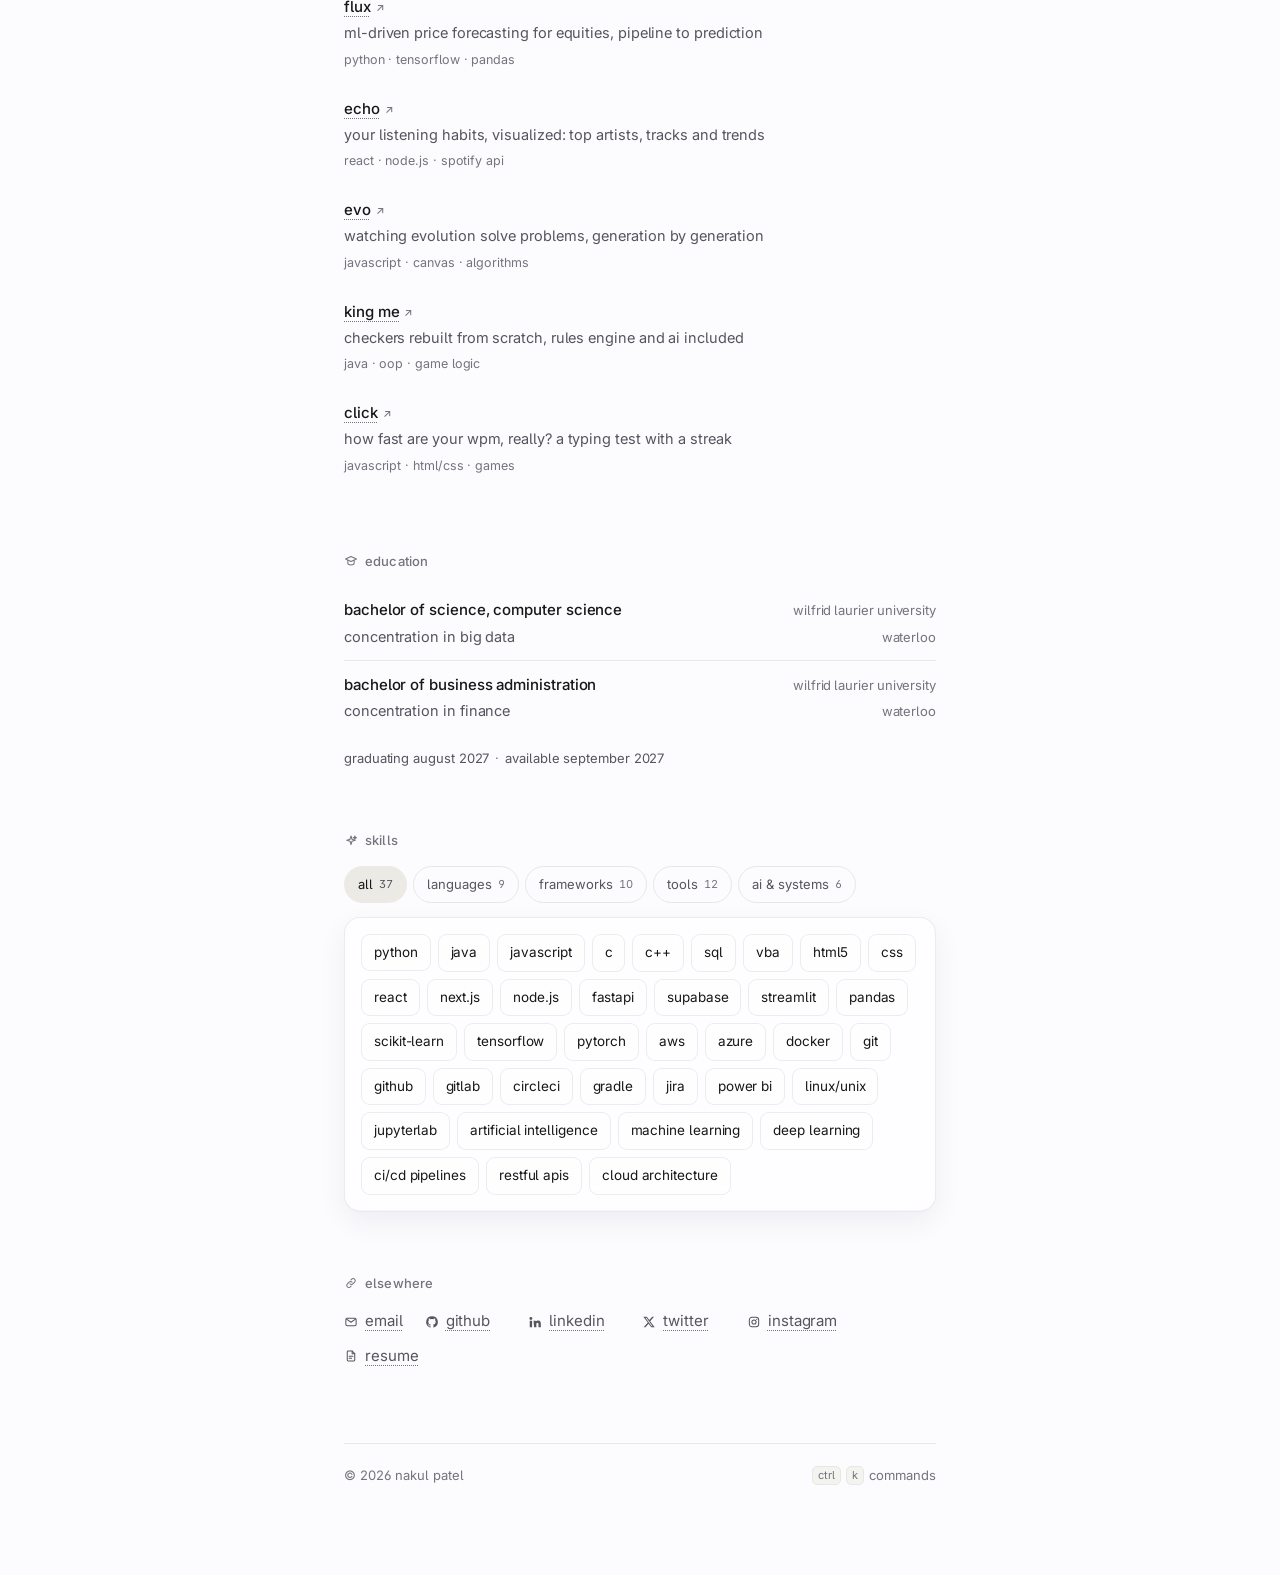
==== commit 2e5b4346: "Take the editor pane back out, split education, and add a typewriter Work is a plain two-row list ag" ====
--- a/index.html
+++ b/index.html
@@ -60,7 +60,7 @@
     <!-- ===================== intro ===================== -->
     <header class="intro rise">
       <h1 data-scramble>nakul patel</h1>
-      <p class="role" data-scramble>software developer &amp; ml engineer</p>
+      <p class="role"><span id="type" aria-hidden="true">software developer</span><span class="caret" aria-hidden="true"></span><span class="sr-only">software developer and machine learning engineer</span></p>
       <div class="widgets">
         <div class="widget">
           <span class="w-head"><span class="dot" aria-hidden="true"></span>status</span>
@@ -83,7 +83,9 @@
          specialisation, business administration with finance. i build software,
          machine-learning models and data pipelines, and i care how they look.</p>
       <p>graduating august 2027 and available that september, so i'm looking at both
-         internships and new grad roles. happy to relocate for the right team.</p>
+         internships and new grad roles.</p>
+      <p>off the clock: basketball, the gym, beach volleyball, and the occasional cliff
+         jump. happy to relocate for the right team.</p>
       <ul class="interests" aria-label="interests">
         <li>music</li><li>chess</li><li>gym</li><li>basketball</li><li>travelling</li>
         <li>superheroes</li><li>video games</li><li>meditation</li><li>hiking</li>
@@ -93,85 +95,68 @@
     <!-- ===================== work ===================== -->
     <section class="block rise" id="work">
       <h2><svg class="ico" viewBox="0 0 24 24" aria-hidden="true"><path d="M3.6 8.6h16.8v10a1.4 1.4 0 0 1-1.4 1.4H5a1.4 1.4 0 0 1-1.4-1.4z"/><path d="M9 8.6V6.2A1.4 1.4 0 0 1 10.4 4.8h3.2A1.4 1.4 0 0 1 15 6.2v2.4"/><path d="M3.6 13h16.8"/></svg>work</h2>
-      <div class="ide glass">
-        <div class="ide-tab"><svg class="ico" viewBox="0 0 24 24" aria-hidden="true"><path d="M13.5 3.6H7.4A1.6 1.6 0 0 0 5.8 5.2v13.6a1.6 1.6 0 0 0 1.6 1.6h9.2a1.6 1.6 0 0 0 1.6-1.6V8z"/><path d="M13.5 3.6V8h4.6"/></svg><span>experience</span></div>
-        <div class="ide-body">
-          <p class="ide-row ide-root"><span class="tw"></span><span class="li-org">experience/</span></p>
-          <ol class="ide-list">
-        <li>
-          <p class="ide-row current">
-            <span class="tw">├── </span>
+      <ul class="list">
+        <li>
+          <div class="li-row">
             <span class="li-org"><span class="dot" aria-hidden="true"></span>d2l</span>
             <span class="li-when">sep&thinsp;–&thinsp;dec 2026</span>
-          </p>
-          <p class="ide-row">
-            <span class="tw">│   └── </span>
+          </div>
+          <div class="li-row">
             <span class="li-role">software developer</span>
             <span class="li-where">kitchener</span>
-          </p>
-        </li>
-        <li>
-          <p class="ide-row">
-            <span class="tw">├── </span>
+          </div>
+        </li>
+        <li>
+          <div class="li-row">
             <span class="li-org">typequicker</span>
             <span class="li-when">jan&thinsp;–&thinsp;apr 2026</span>
-          </p>
-          <p class="ide-row">
-            <span class="tw">│   └── </span>
+          </div>
+          <div class="li-row">
             <span class="li-role">growth &amp; gtm</span>
             <span class="li-where">toronto</span>
-          </p>
-        </li>
-        <li>
-          <p class="ide-row">
-            <span class="tw">├── </span>
+          </div>
+        </li>
+        <li>
+          <div class="li-row">
             <span class="li-org">multiverse computing</span>
             <span class="li-when">sep&thinsp;–&thinsp;dec 2025</span>
-          </p>
-          <p class="ide-row">
-            <span class="tw">│   └── </span>
+          </div>
+          <div class="li-row">
             <span class="li-role">machine learning engineer</span>
             <span class="li-where">toronto</span>
-          </p>
-        </li>
-        <li>
-          <p class="ide-row">
-            <span class="tw">├── </span>
+          </div>
+        </li>
+        <li>
+          <div class="li-row">
             <span class="li-org">definity financial</span>
             <span class="li-when">jan&thinsp;–&thinsp;apr 2025</span>
-          </p>
-          <p class="ide-row">
-            <span class="tw">│   └── </span>
+          </div>
+          <div class="li-row">
             <span class="li-role">automation engineer</span>
             <span class="li-where">waterloo</span>
-          </p>
-        </li>
-        <li>
-          <p class="ide-row">
-            <span class="tw">├── </span>
+          </div>
+        </li>
+        <li>
+          <div class="li-row">
             <span class="li-org">stouffville chamber of commerce</span>
             <span class="li-when">may&thinsp;–&thinsp;aug 2024</span>
-          </p>
-          <p class="ide-row">
-            <span class="tw">│   └── </span>
+          </div>
+          <div class="li-row">
             <span class="li-role">data analyst</span>
             <span class="li-where">stouffville</span>
-          </p>
-        </li>
-        <li>
-          <p class="ide-row">
-            <span class="tw">└── </span>
+          </div>
+        </li>
+        <li>
+          <div class="li-row">
             <span class="li-org">riipen networks</span>
             <span class="li-when">jan&thinsp;–&thinsp;apr 2023</span>
-          </p>
-          <p class="ide-row">
-            <span class="tw">    └── </span>
+          </div>
+          <div class="li-row">
             <span class="li-role">software developer</span>
             <span class="li-where">toronto</span>
-          </p>
-        </li>
-          </ol>
-        </div>
+          </div>
+        </li>
+      </ul>
       </div>
     </section>
 
@@ -181,49 +166,49 @@
       <ul class="projects">
         <li>
           <a href="https://github.com/nakulpatel0306" target="_blank" rel="noopener">
-            <span class="p-name">amber<span class="p-role">co-founder</span><span class="arrow" aria-hidden="true">↗</span></span>
+            <span class="p-name"><span class="p-title">amber</span><span class="p-role">co-founder</span><span class="arrow" aria-hidden="true">↗</span></span>
             <span class="p-desc">ai hiring platform i co-founded, scoring candidate and company fit in both directions</span>
             <span class="p-tags">next.js · fastapi · supabase · python</span>
           </a>
         </li>
         <li>
           <a href="https://github.com/nakulpatel0306" target="_blank" rel="noopener">
-            <span class="p-name">swish<span class="arrow" aria-hidden="true">↗</span></span>
+            <span class="p-name"><span class="p-title">swish</span><span class="arrow" aria-hidden="true">↗</span></span>
             <span class="p-desc">nba outcomes from nine seasons of box scores, 63% overall and 74% high-confidence</span>
             <span class="p-tags">python · xgboost · scikit-learn · playwright</span>
           </a>
         </li>
         <li>
           <a href="https://github.com/nakulpatel0306" target="_blank" rel="noopener">
-            <span class="p-name">flux<span class="arrow" aria-hidden="true">↗</span></span>
+            <span class="p-name"><span class="p-title">flux</span><span class="arrow" aria-hidden="true">↗</span></span>
             <span class="p-desc">ml-driven price forecasting for equities, pipeline to prediction</span>
             <span class="p-tags">python · tensorflow · pandas</span>
           </a>
         </li>
         <li>
           <a href="https://github.com/nakulpatel0306" target="_blank" rel="noopener">
-            <span class="p-name">echo<span class="arrow" aria-hidden="true">↗</span></span>
+            <span class="p-name"><span class="p-title">echo</span><span class="arrow" aria-hidden="true">↗</span></span>
             <span class="p-desc">your listening habits, visualized: top artists, tracks and trends</span>
             <span class="p-tags">react · node.js · spotify api</span>
           </a>
         </li>
         <li>
           <a href="https://github.com/nakulpatel0306" target="_blank" rel="noopener">
-            <span class="p-name">evo<span class="arrow" aria-hidden="true">↗</span></span>
+            <span class="p-name"><span class="p-title">evo</span><span class="arrow" aria-hidden="true">↗</span></span>
             <span class="p-desc">watching evolution solve problems, generation by generation</span>
             <span class="p-tags">javascript · canvas · algorithms</span>
           </a>
         </li>
         <li>
           <a href="https://github.com/nakulpatel0306" target="_blank" rel="noopener">
-            <span class="p-name">king me<span class="arrow" aria-hidden="true">↗</span></span>
+            <span class="p-name"><span class="p-title">king me</span><span class="arrow" aria-hidden="true">↗</span></span>
             <span class="p-desc">checkers rebuilt from scratch, rules engine and ai included</span>
             <span class="p-tags">java · oop · game logic</span>
           </a>
         </li>
         <li>
           <a href="https://github.com/nakulpatel0306" target="_blank" rel="noopener">
-            <span class="p-name">click<span class="arrow" aria-hidden="true">↗</span></span>
+            <span class="p-name"><span class="p-title">click</span><span class="arrow" aria-hidden="true">↗</span></span>
             <span class="p-desc">how fast are your wpm, really? a typing test with a streak</span>
             <span class="p-tags">javascript · html/css · games</span>
           </a>
@@ -234,10 +219,29 @@
     <!-- ===================== education ===================== -->
     <section class="block rise" id="education">
       <h2><svg class="ico" viewBox="0 0 24 24" aria-hidden="true"><path d="M12 4.2 2.6 8.6 12 13l9.4-4.4z"/><path d="M6.6 10.7V16c0 1.4 2.4 2.7 5.4 2.7s5.4-1.3 5.4-2.7v-5.3"/></svg>education</h2>
-      <div class="edu">
-        <span class="edu-main">bcs big data + bba finance</span>
-        <span class="edu-sub">wilfrid laurier university <span class="at">·</span> waterloo <span class="at">·</span> graduating aug 2027</span>
-      </div>
+      <ul class="list">
+        <li>
+          <div class="li-row">
+            <span class="li-org">bachelor of science, computer science</span>
+            <span class="li-when">wilfrid laurier university</span>
+          </div>
+          <div class="li-row">
+            <span class="li-role">concentration in big data</span>
+            <span class="li-where">waterloo</span>
+          </div>
+        </li>
+        <li>
+          <div class="li-row">
+            <span class="li-org">bachelor of business administration</span>
+            <span class="li-when">wilfrid laurier university</span>
+          </div>
+          <div class="li-row">
+            <span class="li-role">concentration in finance</span>
+            <span class="li-where">waterloo</span>
+          </div>
+        </li>
+      </ul>
+      <p class="edu-note">graduating august 2027 <span class="at">·</span> available september 2027</p>
     </section>
 
     <!-- ===================== skills ===================== -->
@@ -298,11 +302,12 @@
     <section class="block rise" id="elsewhere">
       <h2><svg class="ico" viewBox="0 0 24 24" aria-hidden="true"><path d="M10.2 13.4a3.6 3.6 0 0 0 5.1 0l2.9-2.9a3.6 3.6 0 0 0-5.1-5.1l-1.2 1.2"/><path d="M13.8 10.6a3.6 3.6 0 0 0-5.1 0l-2.9 2.9a3.6 3.6 0 0 0 5.1 5.1l1.2-1.2"/></svg>elsewhere</h2>
       <ul class="links">
-        <li><a href="mailto:nakul0306@gmail.com"><svg class="ico" viewBox="0 0 24 24" aria-hidden="true"><rect x="3.2" y="5.4" width="17.6" height="13.2" rx="2.2"/><path d="m4.4 7.2 7.6 5.3 7.6-5.3"/></svg>email</a></li>
-        <li><a href="https://github.com/nakulpatel0306" target="_blank" rel="noopener"><svg class="ico ico-fill" viewBox="0 0 24 24" aria-hidden="true"><path d="M12 2a10 10 0 0 0-3.16 19.49c.5.09.68-.22.68-.48v-1.7c-2.78.6-3.37-1.34-3.37-1.34-.45-1.16-1.11-1.47-1.11-1.47-.9-.62.07-.6.07-.6 1 .07 1.53 1.03 1.53 1.03.89 1.52 2.34 1.08 2.91.83.09-.65.35-1.09.63-1.34-2.22-.25-4.55-1.11-4.55-4.94 0-1.09.39-1.98 1.03-2.68-.1-.25-.45-1.27.1-2.64 0 0 .84-.27 2.75 1.02a9.56 9.56 0 0 1 5 0c1.91-1.29 2.75-1.02 2.75-1.02.55 1.37.2 2.39.1 2.64.64.7 1.03 1.59 1.03 2.68 0 3.84-2.34 4.68-4.57 4.93.36.31.68.92.68 1.85v2.75c0 .27.18.58.69.48A10 10 0 0 0 12 2z"/></svg>github</a></li>
-        <li><a href="https://www.linkedin.com/in/nakulpatel0306/" target="_blank" rel="noopener"><svg class="ico ico-fill" viewBox="0 0 24 24" aria-hidden="true"><path d="M4.98 3.5A2.49 2.49 0 1 1 5 8.48a2.49 2.49 0 0 1-.02-4.98zM3 9.75h4V21H3zM9.5 9.75h3.83v1.54h.05c.53-1 1.84-2.06 3.79-2.06 4.05 0 4.8 2.67 4.8 6.14V21h-4v-5.09c0-1.21-.02-2.77-1.69-2.77-1.69 0-1.95 1.32-1.95 2.68V21h-3.83z"/></svg>linkedin</a></li>
-        <li><a href="https://www.instagram.com/nakulp.14/" target="_blank" rel="noopener"><svg class="ico" viewBox="0 0 24 24" aria-hidden="true"><rect x="4" y="4" width="16" height="16" rx="4.6"/><circle cx="12" cy="12" r="3.6"/><circle cx="16.6" cy="7.4" r="1" fill="currentColor" stroke="none"/></svg>instagram</a></li>
-        <li><a href="./assets/nakul-patel-software-resume.pdf" target="_blank" rel="noopener"><svg class="ico" viewBox="0 0 24 24" aria-hidden="true"><path d="M14 3.6H7.2A1.6 1.6 0 0 0 5.6 5.2v13.6A1.6 1.6 0 0 0 7.2 20.4h9.6a1.6 1.6 0 0 0 1.6-1.6V8z"/><path d="M14 3.6V8h4.4"/><path d="M8.8 12.6h6.4M8.8 16h4.2"/></svg>resume</a></li>
+        <li><a href="mailto:nakul0306@gmail.com"><svg class="ico" viewBox="0 0 24 24" aria-hidden="true"><rect x="3.2" y="5.4" width="17.6" height="13.2" rx="2.2"/><path d="m4.4 7.2 7.6 5.3 7.6-5.3"/></svg><span>email</span></a></li>
+        <li><a href="https://github.com/nakulpatel0306" target="_blank" rel="noopener"><svg class="ico ico-fill" viewBox="0 0 24 24" aria-hidden="true"><path d="M12 2a10 10 0 0 0-3.16 19.49c.5.09.68-.22.68-.48v-1.7c-2.78.6-3.37-1.34-3.37-1.34-.45-1.16-1.11-1.47-1.11-1.47-.9-.62.07-.6.07-.6 1 .07 1.53 1.03 1.53 1.03.89 1.52 2.34 1.08 2.91.83.09-.65.35-1.09.63-1.34-2.22-.25-4.55-1.11-4.55-4.94 0-1.09.39-1.98 1.03-2.68-.1-.25-.45-1.27.1-2.64 0 0 .84-.27 2.75 1.02a9.56 9.56 0 0 1 5 0c1.91-1.29 2.75-1.02 2.75-1.02.55 1.37.2 2.39.1 2.64.64.7 1.03 1.59 1.03 2.68 0 3.84-2.34 4.68-4.57 4.93.36.31.68.92.68 1.85v2.75c0 .27.18.58.69.48A10 10 0 0 0 12 2z"/></svg><span>github</span><span class="out" aria-hidden="true">↗</span></a></li>
+        <li><a href="https://www.linkedin.com/in/nakulpatel0306/" target="_blank" rel="noopener"><svg class="ico ico-fill" viewBox="0 0 24 24" aria-hidden="true"><path d="M4.98 3.5A2.49 2.49 0 1 1 5 8.48a2.49 2.49 0 0 1-.02-4.98zM3 9.75h4V21H3zM9.5 9.75h3.83v1.54h.05c.53-1 1.84-2.06 3.79-2.06 4.05 0 4.8 2.67 4.8 6.14V21h-4v-5.09c0-1.21-.02-2.77-1.69-2.77-1.69 0-1.95 1.32-1.95 2.68V21h-3.83z"/></svg><span>linkedin</span><span class="out" aria-hidden="true">↗</span></a></li>
+        <li><a href="https://x.com/NakulPatel_" target="_blank" rel="noopener"><svg class="ico ico-fill" viewBox="0 0 24 24" aria-hidden="true"><path d="M17.53 3h3.04l-6.64 7.59L21.75 21h-5.9l-4.62-6.04L5.94 21H2.9l7.1-8.12L2.25 3h6.05l4.18 5.52zm-1.07 16.2h1.69L7.62 4.71H5.82z"/></svg><span>twitter</span><span class="out" aria-hidden="true">↗</span></a></li>
+        <li><a href="https://www.instagram.com/nakulp.14/" target="_blank" rel="noopener"><svg class="ico" viewBox="0 0 24 24" aria-hidden="true"><rect x="4" y="4" width="16" height="16" rx="4.6"/><circle cx="12" cy="12" r="3.6"/><circle cx="16.6" cy="7.4" r="1" fill="currentColor" stroke="none"/></svg><span>instagram</span><span class="out" aria-hidden="true">↗</span></a></li>
+        <li><a href="./assets/nakul-patel-software-resume.pdf" target="_blank" rel="noopener"><svg class="ico" viewBox="0 0 24 24" aria-hidden="true"><path d="M14 3.6H7.2A1.6 1.6 0 0 0 5.6 5.2v13.6A1.6 1.6 0 0 0 7.2 20.4h9.6a1.6 1.6 0 0 0 1.6-1.6V8z"/><path d="M14 3.6V8h4.4"/><path d="M8.8 12.6h6.4M8.8 16h4.2"/></svg><span>resume</span><span class="out" aria-hidden="true">↗</span></a></li>
       </ul>
     </section>
 
--- a/style.css
+++ b/style.css
@@ -4,7 +4,7 @@
    ============================================================ */
 
 :root {
-  --bg: #fcfcfb;
+  --bg: #fcfbfe;
   --text: #17171a;
   --muted: #55555d;
   --faint: #74747c;
@@ -21,9 +21,9 @@
   --glass-lo: rgba(23, 23, 26, 0.03);
   --glass-spec: rgba(255, 255, 255, 0.9);
   --glass-drop: rgba(20, 20, 30, 0.06);
-  --aurora-1: rgba(139, 92, 246, 0.14);
-  --aurora-2: rgba(168, 85, 247, 0.11);
-  --aurora-3: rgba(109, 40, 217, 0.09);
+  --aurora-1: rgba(139, 92, 246, 0.34);
+  --aurora-2: rgba(168, 85, 247, 0.27);
+  --aurora-3: rgba(124, 58, 237, 0.24);
 
   --sans: 'Inter', -apple-system, BlinkMacSystemFont, 'Segoe UI', Roboto, sans-serif;
   --mono: ui-monospace, SFMono-Regular, 'SF Mono', Menlo, Consolas, 'Liberation Mono', monospace;
@@ -244,91 +244,25 @@
 /* ------------------------------------------------------------
    work
    ------------------------------------------------------------ */
-/* work, as a file tree in an editor pane. Line numbers come from a CSS
-   counter and the connectors from a system monospace stack, so neither
-   costs a request nor a hardcoded value in the markup. */
-.ide {
-  border-radius: 14px;
-  overflow: hidden;
-}
-
-.ide-tab {
+.list { list-style: none; }
+.list li {
+  padding: 11px 0;
+  border-bottom: 1px solid var(--line);
+}
+.list li:last-child { border-bottom: 0; }
+
+/* two rows per entry, so company, dates, role and city each get a slot
+   of their own instead of running together behind separator dots */
+.li-row {
+  display: flex;
+  align-items: baseline;
+  justify-content: space-between;
+  gap: 18px;
+}
+.li-org {
   display: inline-flex;
   align-items: center;
   gap: 7px;
-  font-size: 12.5px;
-  color: var(--text);
-  padding: 9px 15px 8px;
-  border-bottom: 2px solid var(--accent);
-}
-.ide-tab .ico { width: 13px; height: 13px; color: var(--faint); }
-
-.ide-body {
-  counter-reset: ln;
-  padding: 12px 16px 14px 0;
-  border-top: 1px solid var(--glass-line);
-  overflow-x: auto;
-}
-
-.ide-row {
-  display: grid;
-  grid-template-columns: 3.6ch auto 1fr auto;
-  align-items: baseline;
-  /* no column gap: the connector has to run straight into the name, or the
-     tree stops reading as one */
-  gap: 0;
-  line-height: 1.6;
-  padding: 1px 0;
-}
-.ide-row::before { padding-right: 13px; }
-.ide-row .li-when,
-.ide-row .li-where { padding-left: 16px; }
-/* the gutter */
-.ide-row::before {
-  counter-increment: ln;
-  content: counter(ln);
-  font-family: var(--mono);
-  font-size: 11.5px;
-  color: var(--faint);
-  text-align: right;
-  opacity: 0.7;
-  user-select: none;
-}
-.ide-row:hover::before { opacity: 1; color: var(--muted); }
-
-/* the tree connectors */
-.tw {
-  font-family: var(--mono);
-  font-size: 12.5px;
-  color: var(--faint);
-  white-space: pre;
-  user-select: none;
-}
-
-.ide-root .li-org { color: var(--muted); }
-.ide-row .li-org {
-  grid-column: 3;
-  display: inline-flex;
-  align-items: center;
-  gap: 7px;
-}
-.ide-row .li-role { grid-column: 3; }
-.ide-row .li-when,
-.ide-row .li-where { grid-column: 4; }
-
-.ide-list { list-style: none; }
-.ide-list li { padding-bottom: 5px; }
-.ide-list li:last-child { padding-bottom: 0; }
-
-/* two rows per entry, so company, dates, role and city each get a slot
-   of their own instead of running together behind separator dots */
-.li-row {
-  display: flex;
-  align-items: baseline;
-  justify-content: space-between;
-  gap: 18px;
-}
-.li-org {
   font-weight: 500;
   color: var(--text);
 }
@@ -349,17 +283,10 @@
 /* ------------------------------------------------------------
    education
    ------------------------------------------------------------ */
-.edu {
-  display: flex;
-  flex-direction: column;
-}
-.edu-main {
-  color: var(--text);
-  text-wrap: pretty;
-}
-.edu-sub {
-  color: var(--muted);
-  font-size: 14.5px;
+.edu-note {
+  margin-top: 12px;
+  font-size: 13px;
+  color: var(--faint);
 }
 
 /* ------------------------------------------------------------
@@ -423,6 +350,35 @@
   transition: color 0.15s ease;
 }
 .links a:hover { color: var(--text); }
+
+/* a dotted rule under anything clickable, going solid on hover */
+.links a > span:not(.out),
+.projects .p-title {
+  text-decoration: underline;
+  text-decoration-style: dotted;
+  text-decoration-color: var(--faint);
+  text-underline-offset: 4px;
+  text-decoration-thickness: 1px;
+  transition: text-decoration-color 0.18s ease;
+}
+.links a:hover > span:not(.out),
+.projects a:hover .p-title { text-decoration-color: var(--text); }
+
+/* anything that opens a new tab grows a little arrow on hover */
+.links a[target="_blank"] .out {
+  display: inline-block;
+  margin-left: 1px;
+  font-size: 10px;
+  color: var(--faint);
+  opacity: 0;
+  transform: translate(-4px, 3px);
+  transition: opacity 0.18s ease, transform 0.22s var(--ease);
+}
+.links a[target="_blank"]:hover .out {
+  opacity: 1;
+  transform: none;
+  color: var(--text);
+}
 
 /* ------------------------------------------------------------
    footer
@@ -479,9 +435,6 @@
    ------------------------------------------------------------ */
 @media (max-width: 480px) {
   .li-row { gap: 12px; }
-  .ide-row { grid-template-columns: 2.6ch auto 1fr auto; }
-  .ide-row::before { padding-right: 8px; }
-  .ide-row .li-when, .ide-row .li-where { padding-left: 10px; }
   .li-when, .li-where { font-size: 12.5px; }
 }
 
@@ -724,14 +677,14 @@
   }
 
   h2 { color: #444; }
-  .w-val, .li-org, .p-name, .edu-main { color: #000; }
-  .role, .block p, .li-role, .p-desc, .edu-sub { color: #222; }
+  .w-val, .li-org, .p-name { color: #000; }
+  .role, .block p, .li-role, .p-desc, .edu-note { color: #222; }
 
   .widget {
     background: none;
     border: 1px solid #ccc;
   }
-  .widget, .ide-list li, .projects li { break-inside: avoid; }
+  .widget, .list li, .projects li { break-inside: avoid; }
 
   a { color: #000; text-decoration: none; }
   /* paper can't be clicked, so spell the destinations out */
@@ -911,12 +864,14 @@
 .interests li {
   font-size: 12.5px;
   color: var(--muted);
-  border: 1px solid var(--line);
-  border-radius: 999px;
-  padding: 4px 11px;
-  transition: color 0.15s ease, border-color 0.15s ease;
-}
-.interests li:hover { color: var(--text); border-color: var(--glass-line); }
+  background: var(--glass);
+  border: 1px solid var(--glass-line);
+  border-radius: 9px;
+  padding: 5px 11px;
+  box-shadow: inset 0 1px 0 var(--glass-hi);
+  transition: color 0.15s ease;
+}
+.interests li:hover { color: var(--text); }
 
 @media (prefers-reduced-motion: reduce) {
   .skill-chips li { transition: none; }
@@ -947,3 +902,27 @@
   padding: 2px 8px;
   vertical-align: 1px;
 }
+
+/* ============================================================
+   typewriter — the role line types itself out, backspaces,
+   and moves to the next title
+   ============================================================ */
+.role { min-height: 1.75em; }
+
+.caret {
+  display: inline-block;
+  width: 1.5px;
+  height: 1.02em;
+  margin-left: 3px;
+  vertical-align: -2px;
+  background: var(--accent);
+  animation: caret-blink 1.1s steps(1) infinite;
+}
+@keyframes caret-blink {
+  0%, 50% { opacity: 1; }
+  50.01%, 100% { opacity: 0; }
+}
+
+@media (prefers-reduced-motion: reduce) {
+  .caret { display: none; }
+}
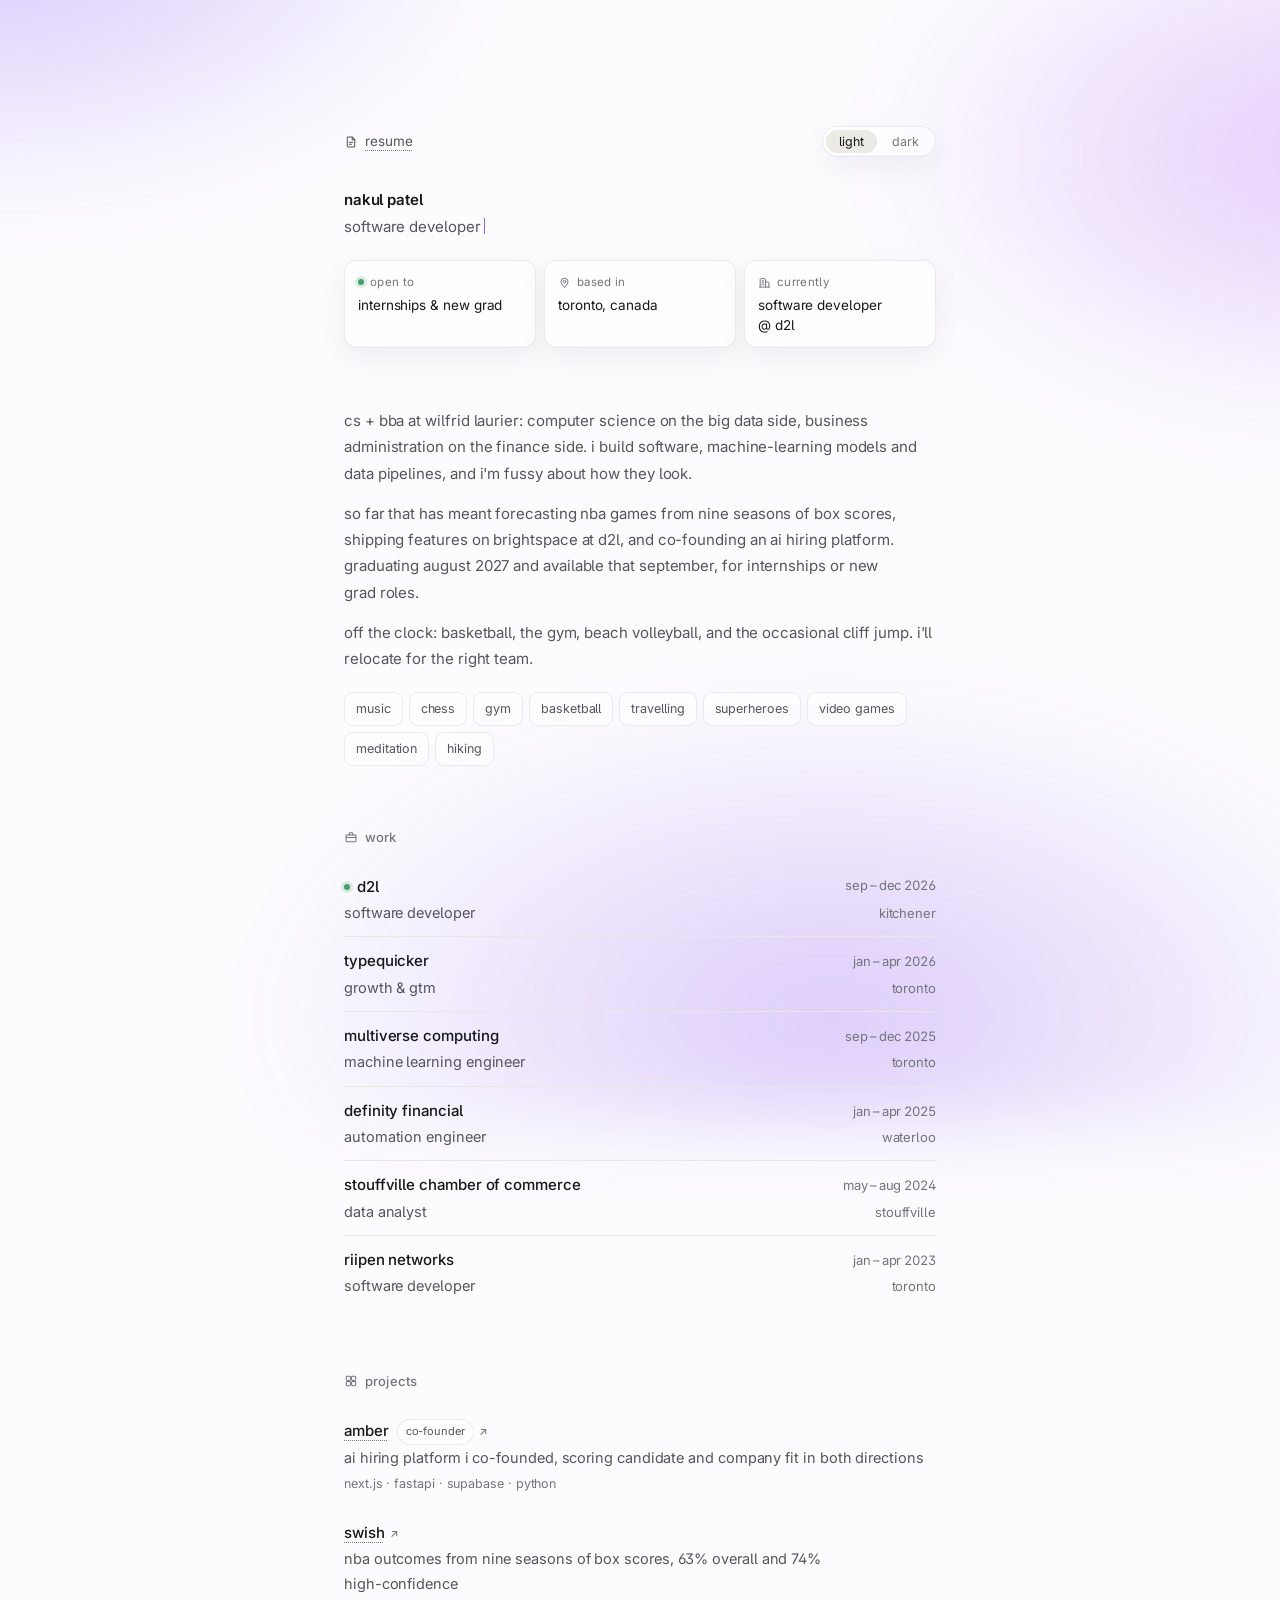
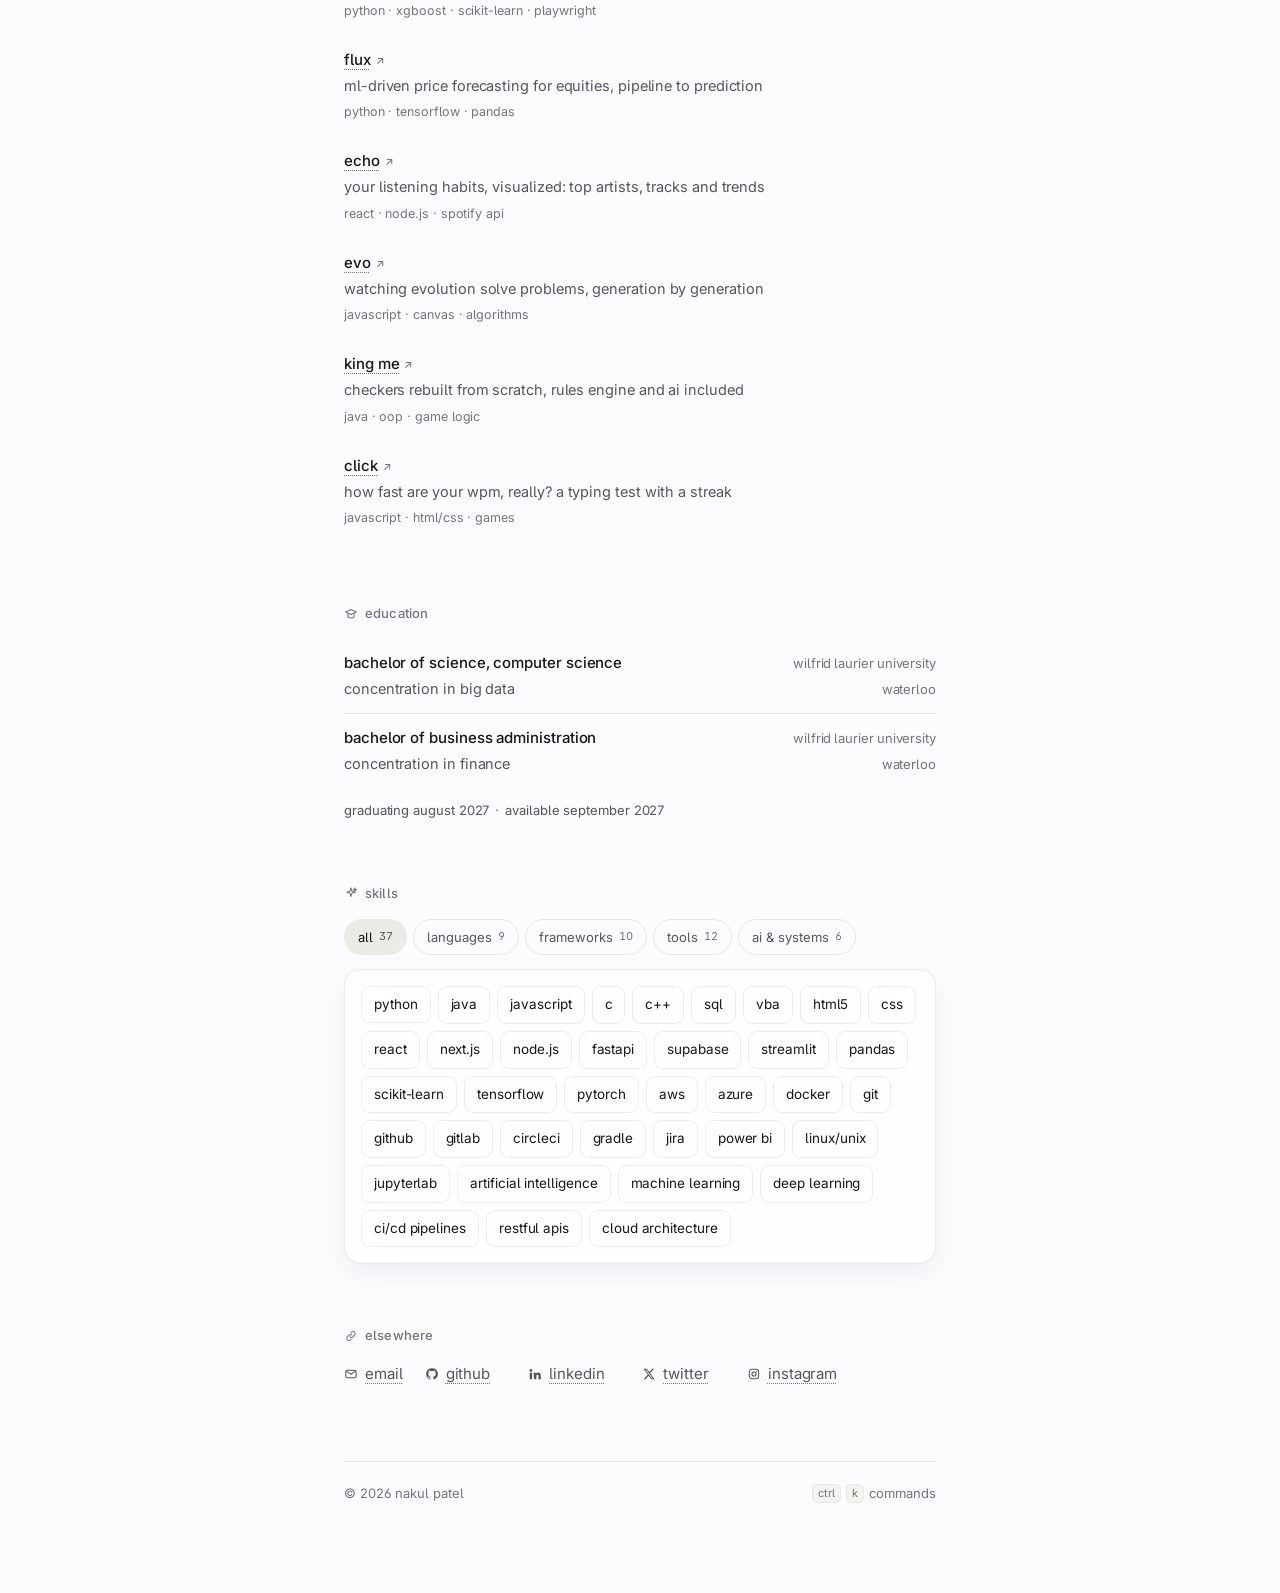
==== commit 3269ee58: "Move the resume to the top, retitle the typewriter, tighten the cards - The resume link moves out of" ====
--- a/index.html
+++ b/index.html
@@ -51,6 +51,9 @@
 
     <!-- ===================== theme ===================== -->
     <div class="topbar rise">
+      <a class="resume-link" href="./assets/nakul-patel-software-resume.pdf" target="_blank" rel="noopener">
+        <svg class="ico" viewBox="0 0 24 24" aria-hidden="true"><path d="M14 3.6H7.2A1.6 1.6 0 0 0 5.6 5.2v13.6A1.6 1.6 0 0 0 7.2 20.4h9.6a1.6 1.6 0 0 0 1.6-1.6V8z"/><path d="M14 3.6V8h4.4"/><path d="M8.8 12.6h6.4M8.8 16h4.2"/></svg><span>resume</span><span class="out" aria-hidden="true">↗</span>
+      </a>
       <div class="theme" role="group" aria-label="colour theme">
         <button type="button" data-theme-set="light">light</button>
         <button type="button" data-theme-set="dark">dark</button>
@@ -63,12 +66,12 @@
       <p class="role"><span id="type" aria-hidden="true">software developer</span><span class="caret" aria-hidden="true"></span><span class="sr-only">software developer and machine learning engineer</span></p>
       <div class="widgets">
         <div class="widget">
-          <span class="w-head"><span class="dot" aria-hidden="true"></span>status</span>
-          <span class="w-val">open to internships &amp; new grad roles</span>
+          <span class="w-head"><span class="dot" aria-hidden="true"></span>open to</span>
+          <span class="w-val">internships &amp; new grad</span>
         </div>
         <div class="widget">
           <span class="w-head"><svg class="ico" viewBox="0 0 24 24" aria-hidden="true"><path d="M12 21s6.5-5.4 6.5-10.5a6.5 6.5 0 0 0-13 0C5.5 15.6 12 21 12 21z"/><circle cx="12" cy="10.3" r="2.4"/></svg> based in</span>
-          <span class="w-val">toronto, canada<span class="clock" id="clock"></span></span>
+          <span class="w-val">toronto, canada</span>
         </div>
         <div class="widget">
           <span class="w-head"><svg class="ico" viewBox="0 0 24 24" aria-hidden="true"><path d="M4 20.5V6.2A1.2 1.2 0 0 1 5.2 5h7.6A1.2 1.2 0 0 1 14 6.2v14.3"/><path d="M14 11h4.8A1.2 1.2 0 0 1 20 12.2v8.3"/><path d="M3 20.5h18"/><path d="M7.3 9h3.4M7.3 12.6h3.4M7.3 16.2h3.4"/></svg> currently</span>
@@ -79,13 +82,15 @@
 
     <!-- ===================== about ===================== -->
     <section class="block rise" id="about">
-      <p>cs + bba at wilfrid laurier university: computer science with a big data
-         specialisation, business administration with finance. i build software,
-         machine-learning models and data pipelines, and i care how they look.</p>
-      <p>graduating august 2027 and available that september, so i'm looking at both
-         internships and new grad roles.</p>
+      <p>cs + bba at wilfrid laurier: computer science on the big data side, business
+         administration on the finance side. i build software, machine-learning models
+         and data pipelines, and i'm fussy about how they look.</p>
+      <p>so far that has meant forecasting nba games from nine seasons of box scores,
+         shipping features on brightspace at d2l, and co-founding an ai hiring platform.
+         graduating august 2027 and available that september, for internships or new
+         grad roles.</p>
       <p>off the clock: basketball, the gym, beach volleyball, and the occasional cliff
-         jump. happy to relocate for the right team.</p>
+         jump. i'll relocate for the right team.</p>
       <ul class="interests" aria-label="interests">
         <li>music</li><li>chess</li><li>gym</li><li>basketball</li><li>travelling</li>
         <li>superheroes</li><li>video games</li><li>meditation</li><li>hiking</li>
@@ -307,7 +312,6 @@
         <li><a href="https://www.linkedin.com/in/nakulpatel0306/" target="_blank" rel="noopener"><svg class="ico ico-fill" viewBox="0 0 24 24" aria-hidden="true"><path d="M4.98 3.5A2.49 2.49 0 1 1 5 8.48a2.49 2.49 0 0 1-.02-4.98zM3 9.75h4V21H3zM9.5 9.75h3.83v1.54h.05c.53-1 1.84-2.06 3.79-2.06 4.05 0 4.8 2.67 4.8 6.14V21h-4v-5.09c0-1.21-.02-2.77-1.69-2.77-1.69 0-1.95 1.32-1.95 2.68V21h-3.83z"/></svg><span>linkedin</span><span class="out" aria-hidden="true">↗</span></a></li>
         <li><a href="https://x.com/NakulPatel_" target="_blank" rel="noopener"><svg class="ico ico-fill" viewBox="0 0 24 24" aria-hidden="true"><path d="M17.53 3h3.04l-6.64 7.59L21.75 21h-5.9l-4.62-6.04L5.94 21H2.9l7.1-8.12L2.25 3h6.05l4.18 5.52zm-1.07 16.2h1.69L7.62 4.71H5.82z"/></svg><span>twitter</span><span class="out" aria-hidden="true">↗</span></a></li>
         <li><a href="https://www.instagram.com/nakulp.14/" target="_blank" rel="noopener"><svg class="ico" viewBox="0 0 24 24" aria-hidden="true"><rect x="4" y="4" width="16" height="16" rx="4.6"/><circle cx="12" cy="12" r="3.6"/><circle cx="16.6" cy="7.4" r="1" fill="currentColor" stroke="none"/></svg><span>instagram</span><span class="out" aria-hidden="true">↗</span></a></li>
-        <li><a href="./assets/nakul-patel-software-resume.pdf" target="_blank" rel="noopener"><svg class="ico" viewBox="0 0 24 24" aria-hidden="true"><path d="M14 3.6H7.2A1.6 1.6 0 0 0 5.6 5.2v13.6A1.6 1.6 0 0 0 7.2 20.4h9.6a1.6 1.6 0 0 0 1.6-1.6V8z"/><path d="M14 3.6V8h4.4"/><path d="M8.8 12.6h6.4M8.8 16h4.2"/></svg><span>resume</span><span class="out" aria-hidden="true">↗</span></a></li>
       </ul>
     </section>
 
--- a/style.css
+++ b/style.css
@@ -156,9 +156,41 @@
    ------------------------------------------------------------ */
 .topbar {
   display: flex;
-  justify-content: flex-end;
+  align-items: center;
+  justify-content: space-between;
+  gap: 16px;
   margin-bottom: 30px;
 }
+
+/* resume sits at the top, opposite the theme switch, where a recruiter
+   looks first rather than after scrolling the whole page */
+.resume-link {
+  display: inline-flex;
+  align-items: center;
+  gap: 7px;
+  font-size: 13.5px;
+  color: var(--muted);
+  transition: color 0.15s ease;
+}
+.resume-link:hover { color: var(--text); }
+.resume-link > span:not(.out) {
+  text-decoration: underline;
+  text-decoration-style: dotted;
+  text-decoration-color: var(--faint);
+  text-underline-offset: 4px;
+  text-decoration-thickness: 1px;
+  transition: text-decoration-color 0.18s ease;
+}
+.resume-link:hover > span:not(.out) { text-decoration-color: var(--text); }
+.resume-link .out {
+  display: inline-block;
+  font-size: 10px;
+  color: var(--faint);
+  opacity: 0;
+  transform: translate(-4px, 3px);
+  transition: opacity 0.18s ease, transform 0.22s var(--ease);
+}
+.resume-link:hover .out { opacity: 1; transform: none; color: var(--text); }
 
 .theme {
   display: inline-flex;
@@ -468,11 +500,6 @@
   will-change: transform;
 }
 
-/* ============================================================
-   live clock in the location widget
-   ============================================================ */
-.clock { color: var(--faint); }
-.clock:empty { display: none; }
 
 /* ============================================================
    theme wipe — the View Transitions snapshot is driven from JS,
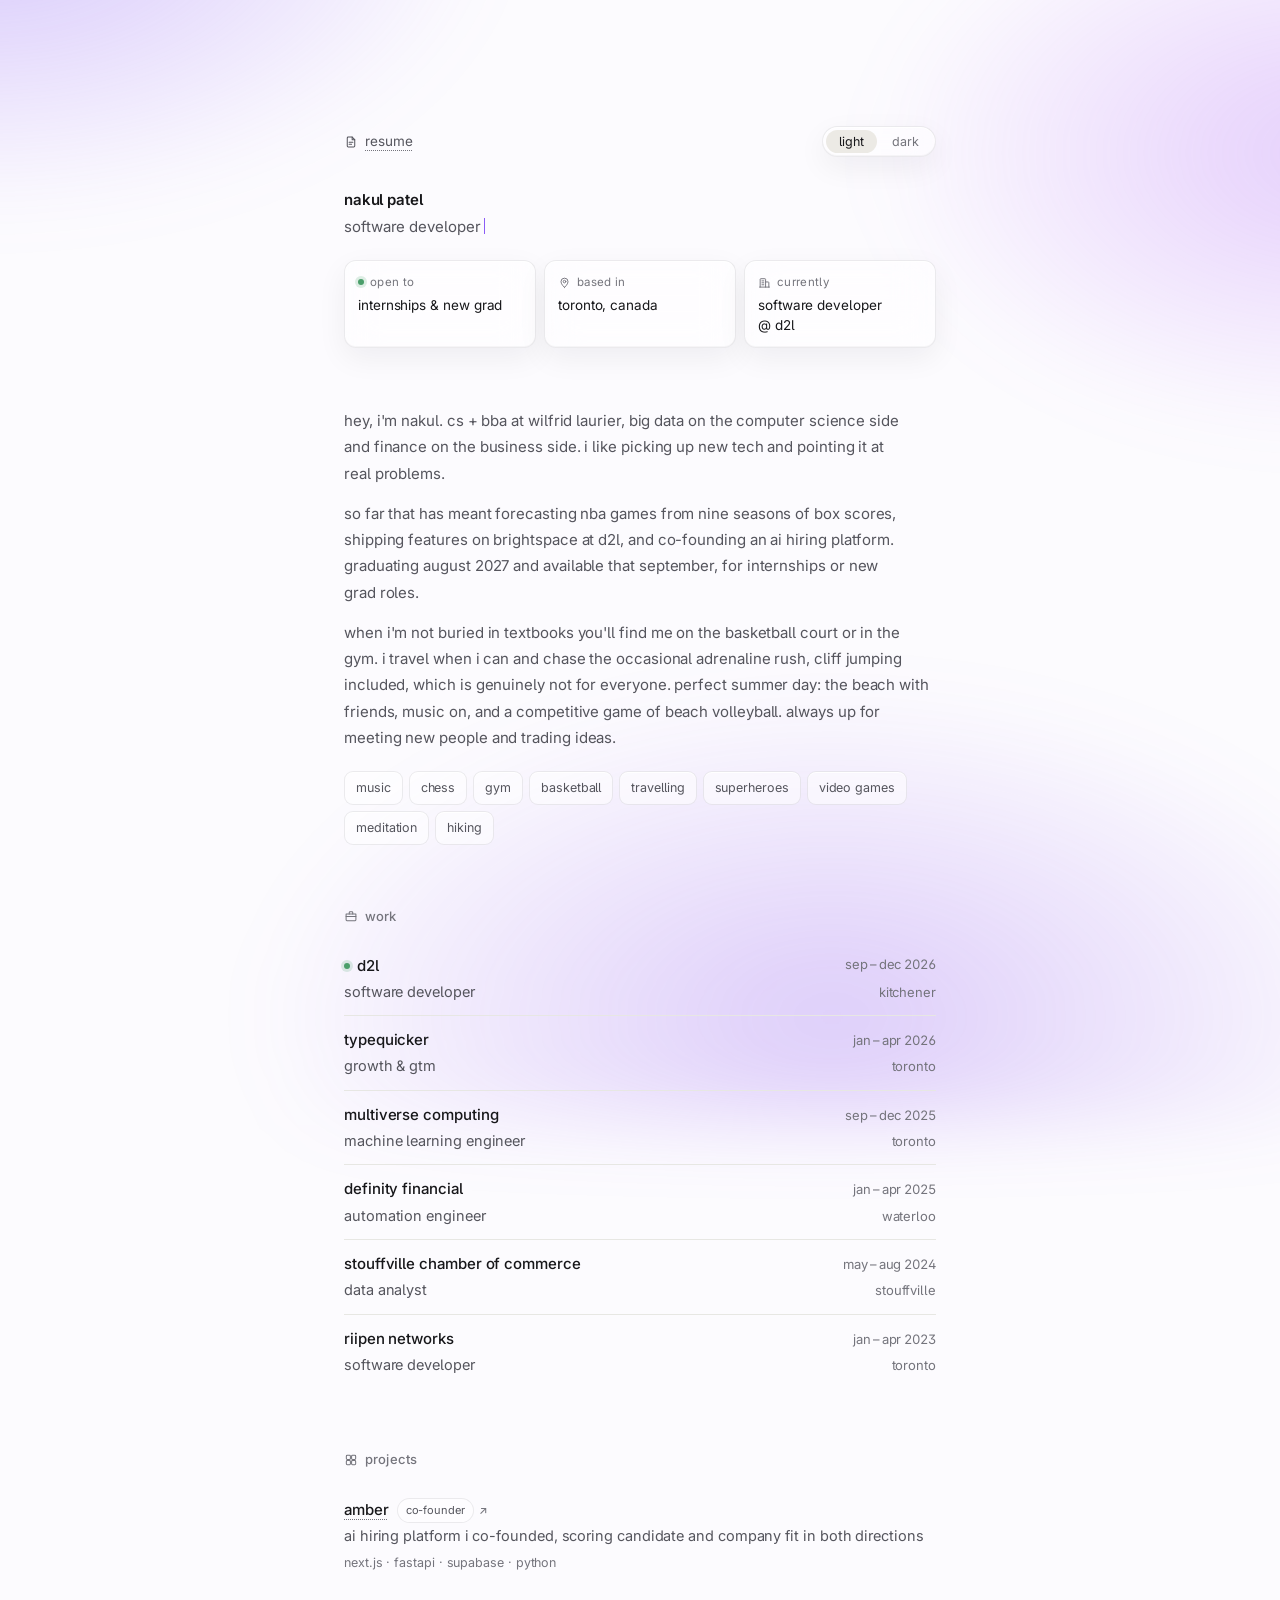
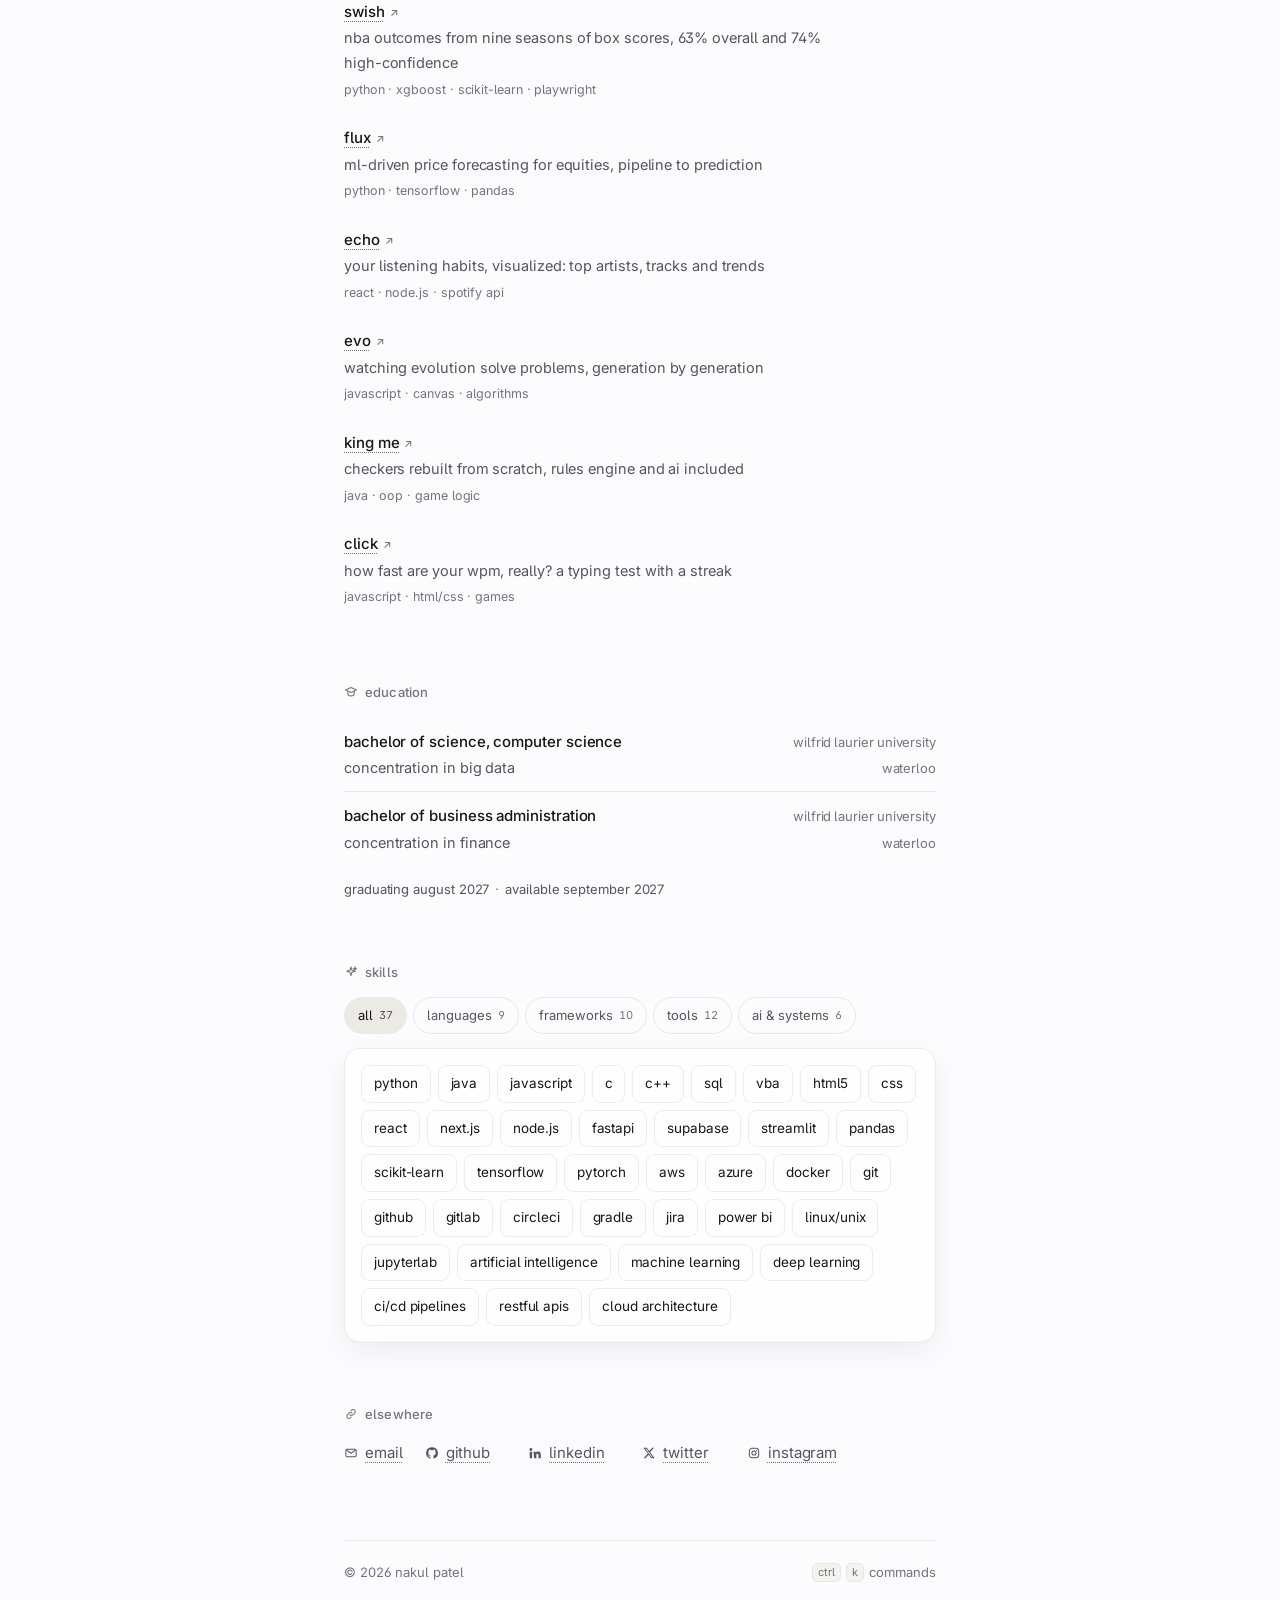
==== commit 5632cd3d: "Rewrite the bio in the old voice, trimmed to the page's register Goes back to the warmth of the earl" ====
--- a/index.html
+++ b/index.html
@@ -82,15 +82,19 @@
 
     <!-- ===================== about ===================== -->
     <section class="block rise" id="about">
-      <p>cs + bba at wilfrid laurier: computer science on the big data side, business
-         administration on the finance side. i build software, machine-learning models
-         and data pipelines, and i'm fussy about how they look.</p>
+      <p>hey, i'm nakul. cs + bba at wilfrid laurier, big data on the computer science
+         side and finance on the business side. i like picking up new tech and pointing
+         it at real problems.</p>
       <p>so far that has meant forecasting nba games from nine seasons of box scores,
          shipping features on brightspace at d2l, and co-founding an ai hiring platform.
          graduating august 2027 and available that september, for internships or new
          grad roles.</p>
-      <p>off the clock: basketball, the gym, beach volleyball, and the occasional cliff
-         jump. i'll relocate for the right team.</p>
+      <p>when i'm not buried in textbooks you'll find me on the basketball court or in
+         the gym. i travel when i can and chase the occasional adrenaline rush, cliff
+         jumping included, which is genuinely not for everyone. perfect summer day: the
+         beach with friends, music on, and a competitive game of beach volleyball.
+         always up for meeting new people and trading ideas.</p>
+
       <ul class="interests" aria-label="interests">
         <li>music</li><li>chess</li><li>gym</li><li>basketball</li><li>travelling</li>
         <li>superheroes</li><li>video games</li><li>meditation</li><li>hiking</li>
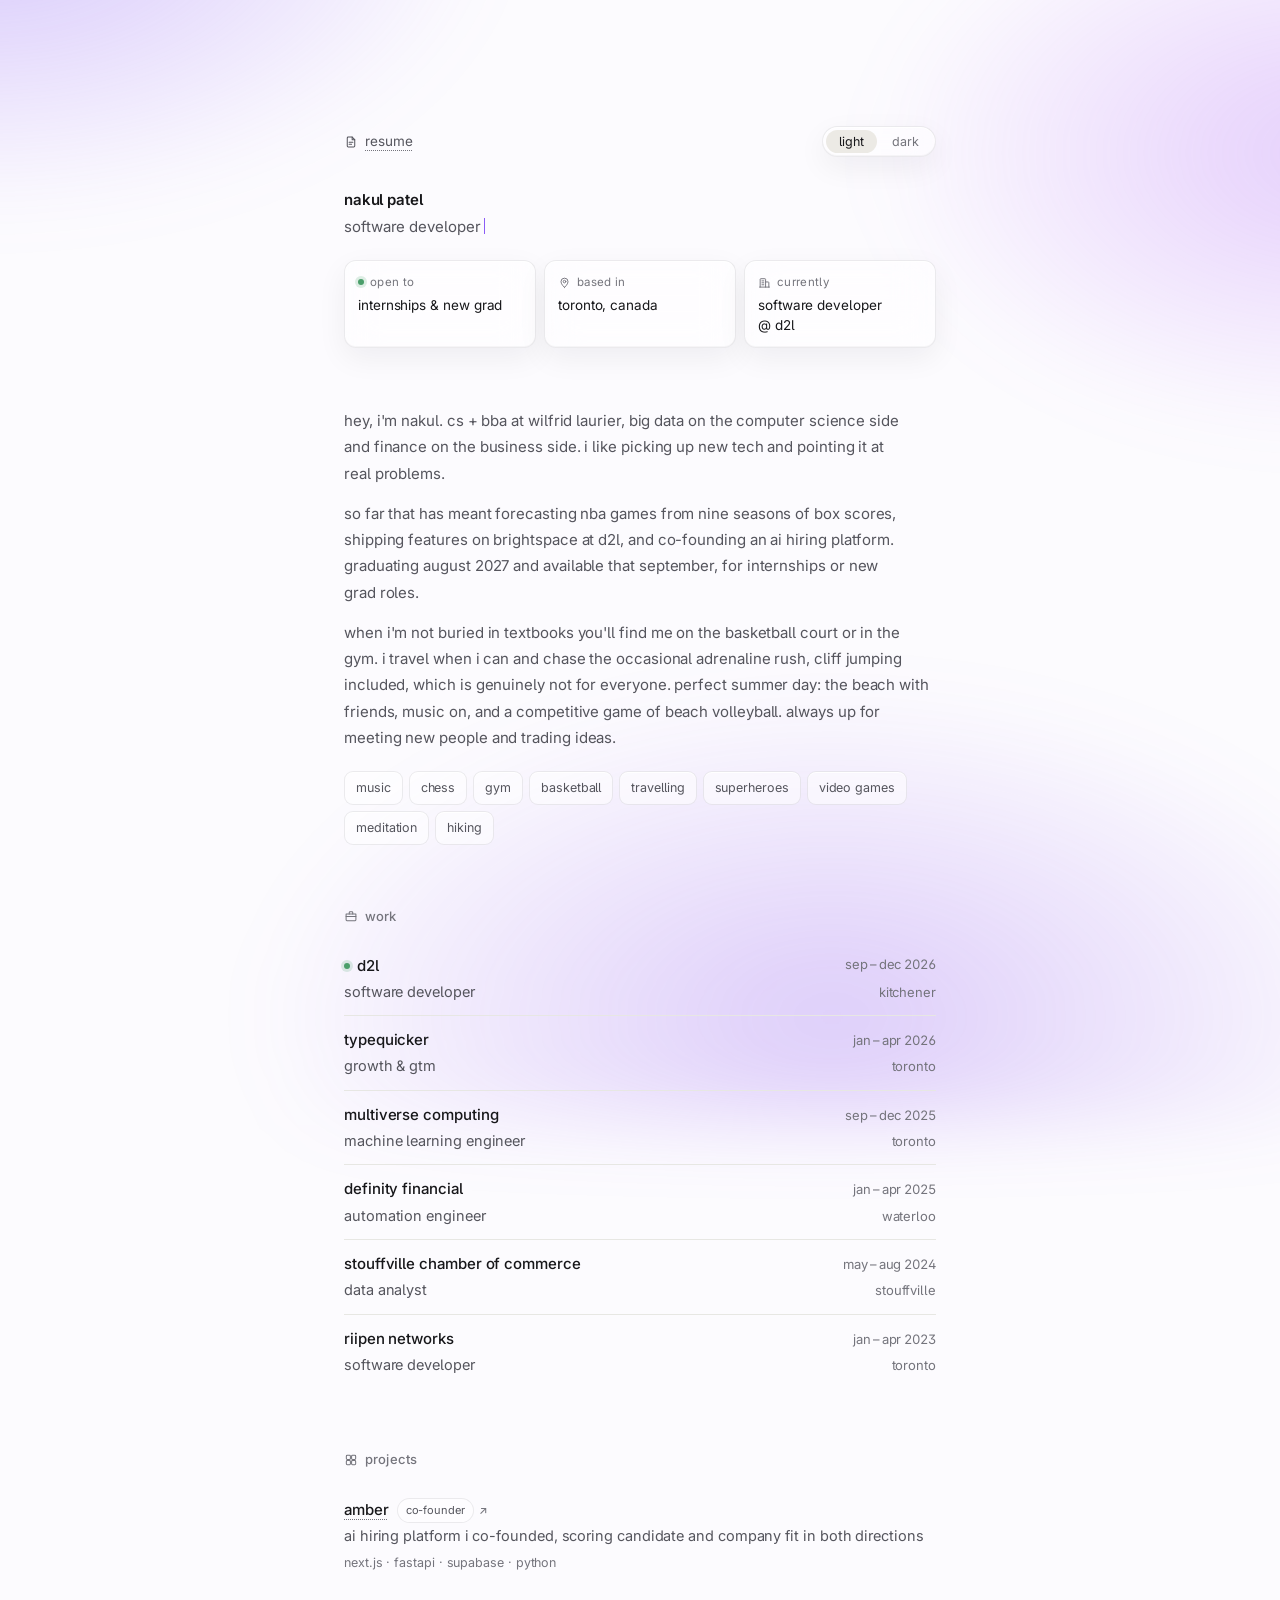
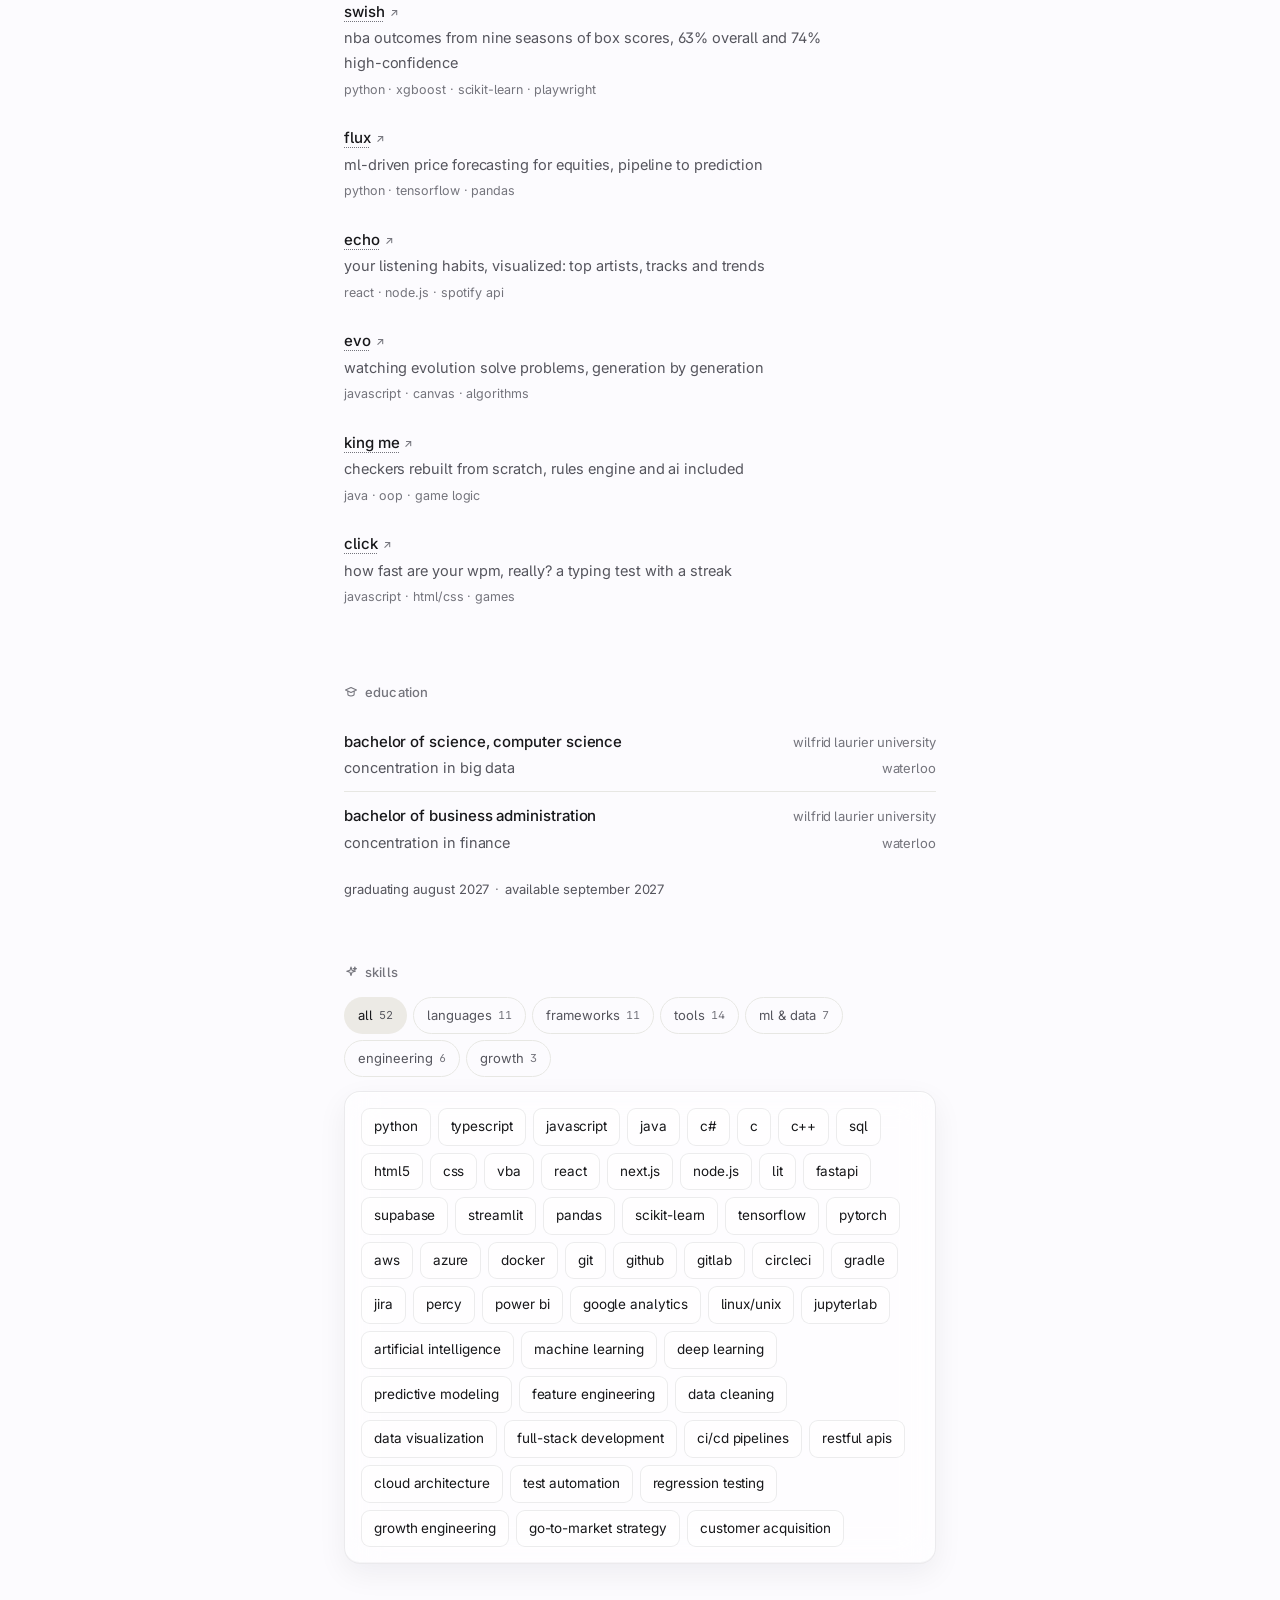
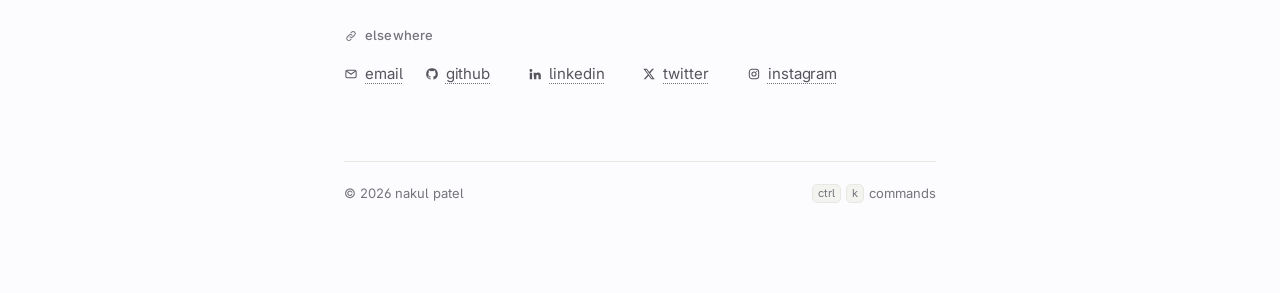
==== commit 3513a6b9: "Widen the skill deck to 52, in six groups Adds the four asked for, except ci/cd, which was already o" ====
--- a/index.html
+++ b/index.html
@@ -257,26 +257,31 @@
     <section class="block rise" id="skills">
       <h2><svg class="ico" viewBox="0 0 24 24" aria-hidden="true"><path d="M12 3.4 13.7 9l5.6 1.7-5.6 1.7L12 18l-1.7-5.6L4.7 10.7 10.3 9z"/><path d="M18.6 3.4l.7 2.2 2.2.7-2.2.7-.7 2.2-.7-2.2-2.2-.7 2.2-.7z"/></svg> skills</h2>
       <div class="skill-tabs" role="tablist" aria-label="skill groups">
-        <button type="button" role="tab" aria-selected="true" data-group="all">all<span class="tab-n">37</span></button>
-        <button type="button" role="tab" aria-selected="false" data-group="languages">languages<span class="tab-n">9</span></button>
-        <button type="button" role="tab" aria-selected="false" data-group="frameworks">frameworks<span class="tab-n">10</span></button>
-        <button type="button" role="tab" aria-selected="false" data-group="tools">tools<span class="tab-n">12</span></button>
-        <button type="button" role="tab" aria-selected="false" data-group="concepts">ai & systems<span class="tab-n">6</span></button>
+        <button type="button" role="tab" aria-selected="true" data-group="all">all<span class="tab-n">52</span></button>
+        <button type="button" role="tab" aria-selected="false" data-group="languages">languages<span class="tab-n">11</span></button>
+        <button type="button" role="tab" aria-selected="false" data-group="frameworks">frameworks<span class="tab-n">11</span></button>
+        <button type="button" role="tab" aria-selected="false" data-group="tools">tools<span class="tab-n">14</span></button>
+        <button type="button" role="tab" aria-selected="false" data-group="ml">ml &amp; data<span class="tab-n">7</span></button>
+        <button type="button" role="tab" aria-selected="false" data-group="eng">engineering<span class="tab-n">6</span></button>
+        <button type="button" role="tab" aria-selected="false" data-group="growth">growth<span class="tab-n">3</span></button>
       </div>
       <div class="skill-panel glass">
         <ul class="skill-chips" id="skill-chips">
           <li data-group="languages">python</li>
+          <li data-group="languages">typescript</li>
+          <li data-group="languages">javascript</li>
           <li data-group="languages">java</li>
-          <li data-group="languages">javascript</li>
+          <li data-group="languages">c#</li>
           <li data-group="languages">c</li>
           <li data-group="languages">c++</li>
           <li data-group="languages">sql</li>
-          <li data-group="languages">vba</li>
           <li data-group="languages">html5</li>
           <li data-group="languages">css</li>
+          <li data-group="languages">vba</li>
           <li data-group="frameworks">react</li>
           <li data-group="frameworks">next.js</li>
           <li data-group="frameworks">node.js</li>
+          <li data-group="frameworks">lit</li>
           <li data-group="frameworks">fastapi</li>
           <li data-group="frameworks">supabase</li>
           <li data-group="frameworks">streamlit</li>
@@ -293,15 +298,27 @@
           <li data-group="tools">circleci</li>
           <li data-group="tools">gradle</li>
           <li data-group="tools">jira</li>
+          <li data-group="tools">percy</li>
           <li data-group="tools">power bi</li>
+          <li data-group="tools">google analytics</li>
           <li data-group="tools">linux/unix</li>
           <li data-group="tools">jupyterlab</li>
-          <li data-group="concepts">artificial intelligence</li>
-          <li data-group="concepts">machine learning</li>
-          <li data-group="concepts">deep learning</li>
-          <li data-group="concepts">ci/cd pipelines</li>
-          <li data-group="concepts">restful apis</li>
-          <li data-group="concepts">cloud architecture</li>
+          <li data-group="ml">artificial intelligence</li>
+          <li data-group="ml">machine learning</li>
+          <li data-group="ml">deep learning</li>
+          <li data-group="ml">predictive modeling</li>
+          <li data-group="ml">feature engineering</li>
+          <li data-group="ml">data cleaning</li>
+          <li data-group="ml">data visualization</li>
+          <li data-group="eng">full-stack development</li>
+          <li data-group="eng">ci/cd pipelines</li>
+          <li data-group="eng">restful apis</li>
+          <li data-group="eng">cloud architecture</li>
+          <li data-group="eng">test automation</li>
+          <li data-group="eng">regression testing</li>
+          <li data-group="growth">growth engineering</li>
+          <li data-group="growth">go-to-market strategy</li>
+          <li data-group="growth">customer acquisition</li>
         </ul>
         <p class="skill-empty" id="skill-empty" hidden>nothing in that group</p>
       </div>
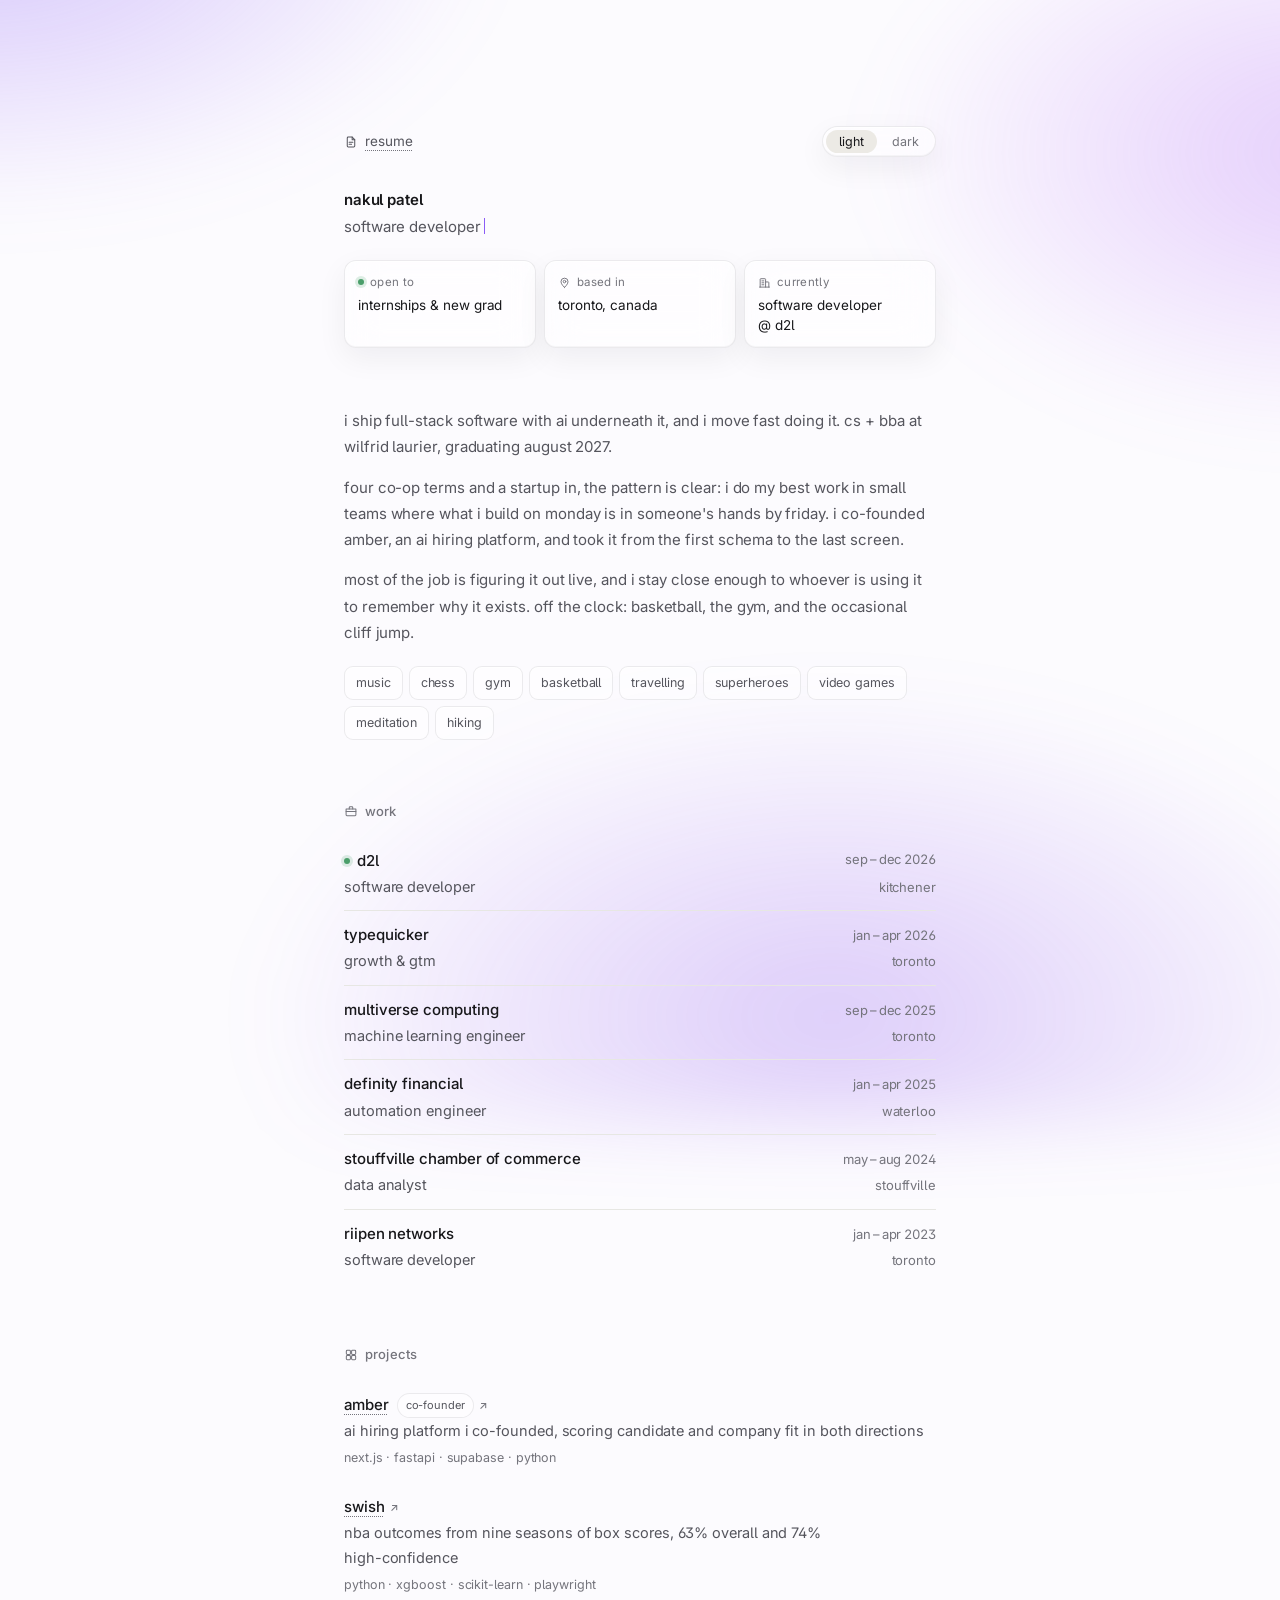
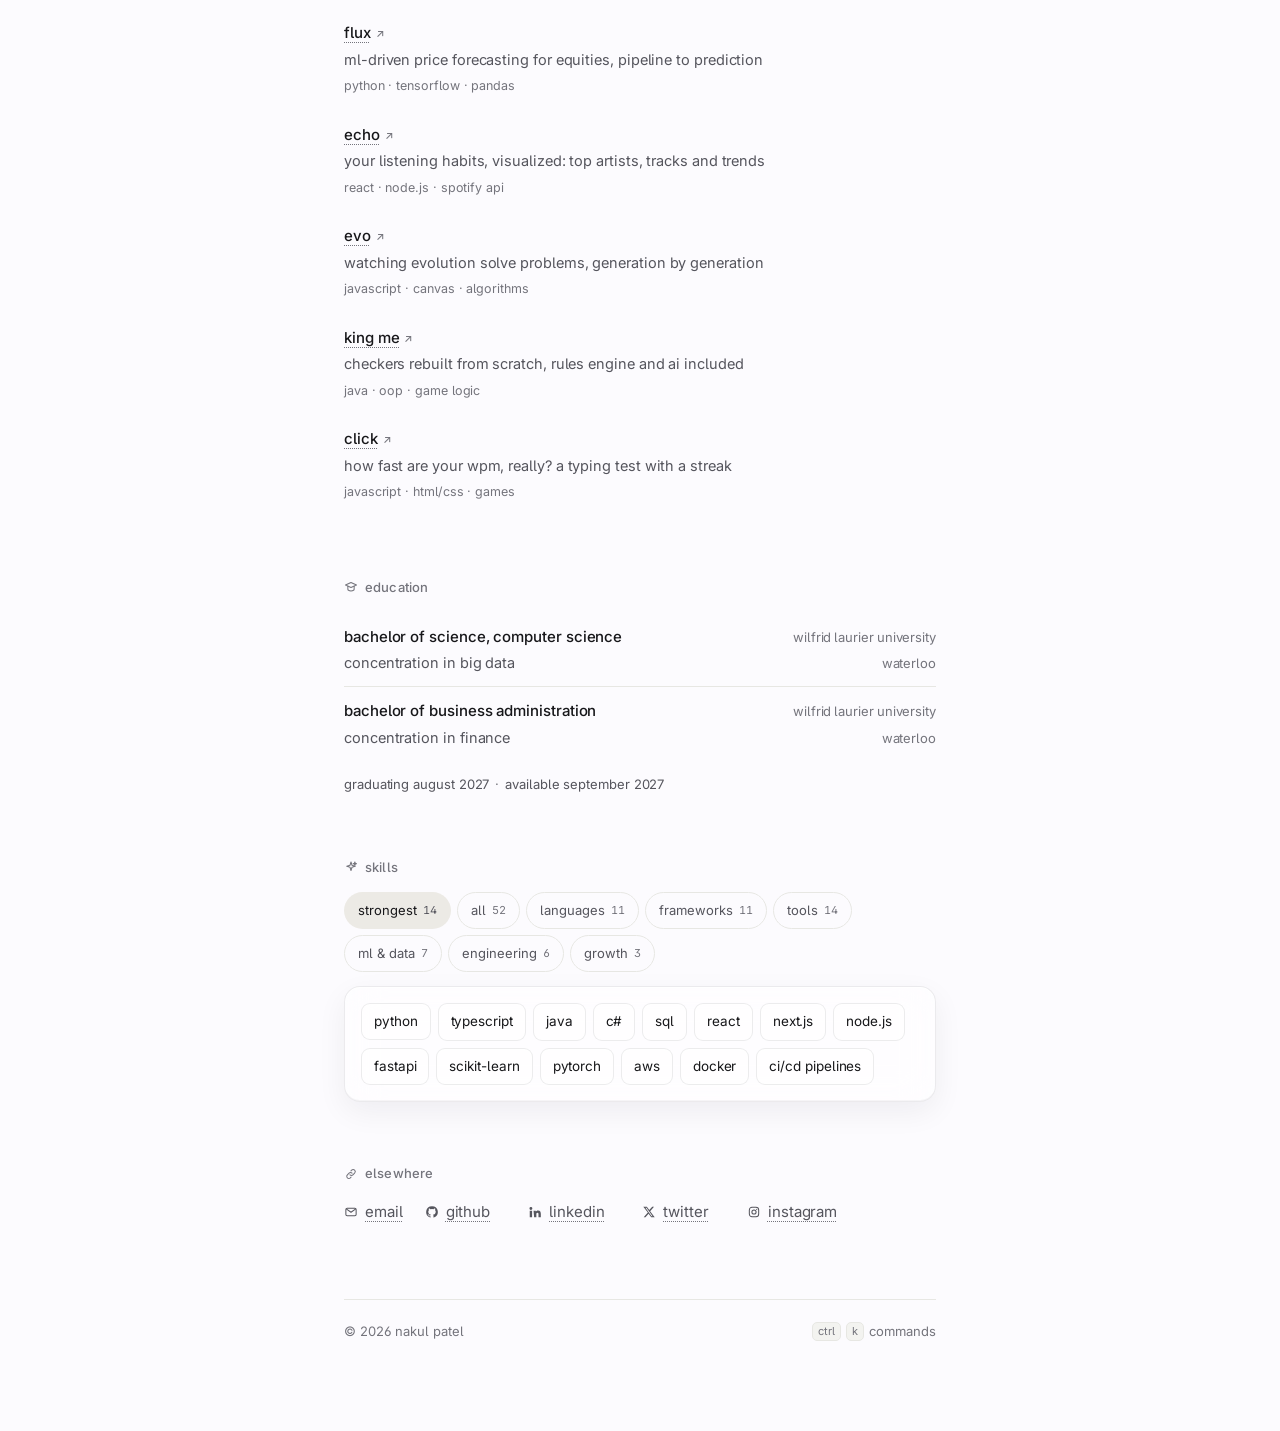
==== commit a6eb5d9a: "Open the skill deck on a curated set, and rewrite the bio The deck opened on all 52 chips, which is " ====
--- a/index.html
+++ b/index.html
@@ -82,18 +82,15 @@
 
     <!-- ===================== about ===================== -->
     <section class="block rise" id="about">
-      <p>hey, i'm nakul. cs + bba at wilfrid laurier, big data on the computer science
-         side and finance on the business side. i like picking up new tech and pointing
-         it at real problems.</p>
-      <p>so far that has meant forecasting nba games from nine seasons of box scores,
-         shipping features on brightspace at d2l, and co-founding an ai hiring platform.
-         graduating august 2027 and available that september, for internships or new
-         grad roles.</p>
-      <p>when i'm not buried in textbooks you'll find me on the basketball court or in
-         the gym. i travel when i can and chase the occasional adrenaline rush, cliff
-         jumping included, which is genuinely not for everyone. perfect summer day: the
-         beach with friends, music on, and a competitive game of beach volleyball.
-         always up for meeting new people and trading ideas.</p>
+      <p>i ship full-stack software with ai underneath it, and i move fast doing it.
+         cs + bba at wilfrid laurier, graduating august 2027.</p>
+      <p>four co-op terms and a startup in, the pattern is clear: i do my best work in
+         small teams where what i build on monday is in someone's hands by friday. i
+         co-founded amber, an ai hiring platform, and took it from the first schema to
+         the last screen.</p>
+      <p>most of the job is figuring it out live, and i stay close enough to whoever is
+         using it to remember why it exists. off the clock: basketball, the gym, and the
+         occasional cliff jump.</p>
 
       <ul class="interests" aria-label="interests">
         <li>music</li><li>chess</li><li>gym</li><li>basketball</li><li>travelling</li>
@@ -257,7 +254,8 @@
     <section class="block rise" id="skills">
       <h2><svg class="ico" viewBox="0 0 24 24" aria-hidden="true"><path d="M12 3.4 13.7 9l5.6 1.7-5.6 1.7L12 18l-1.7-5.6L4.7 10.7 10.3 9z"/><path d="M18.6 3.4l.7 2.2 2.2.7-2.2.7-.7 2.2-.7-2.2-2.2-.7 2.2-.7z"/></svg> skills</h2>
       <div class="skill-tabs" role="tablist" aria-label="skill groups">
-        <button type="button" role="tab" aria-selected="true" data-group="all">all<span class="tab-n">52</span></button>
+        <button type="button" role="tab" aria-selected="true" data-group="strong">strongest<span class="tab-n">14</span></button>
+        <button type="button" role="tab" aria-selected="false" data-group="all">all<span class="tab-n">52</span></button>
         <button type="button" role="tab" aria-selected="false" data-group="languages">languages<span class="tab-n">11</span></button>
         <button type="button" role="tab" aria-selected="false" data-group="frameworks">frameworks<span class="tab-n">11</span></button>
         <button type="button" role="tab" aria-selected="false" data-group="tools">tools<span class="tab-n">14</span></button>
@@ -267,31 +265,31 @@
       </div>
       <div class="skill-panel glass">
         <ul class="skill-chips" id="skill-chips">
-          <li data-group="languages">python</li>
-          <li data-group="languages">typescript</li>
+          <li data-strong data-group="languages">python</li>
+          <li data-strong data-group="languages">typescript</li>
           <li data-group="languages">javascript</li>
-          <li data-group="languages">java</li>
-          <li data-group="languages">c#</li>
+          <li data-strong data-group="languages">java</li>
+          <li data-strong data-group="languages">c#</li>
           <li data-group="languages">c</li>
           <li data-group="languages">c++</li>
-          <li data-group="languages">sql</li>
+          <li data-strong data-group="languages">sql</li>
           <li data-group="languages">html5</li>
           <li data-group="languages">css</li>
           <li data-group="languages">vba</li>
-          <li data-group="frameworks">react</li>
-          <li data-group="frameworks">next.js</li>
-          <li data-group="frameworks">node.js</li>
+          <li data-strong data-group="frameworks">react</li>
+          <li data-strong data-group="frameworks">next.js</li>
+          <li data-strong data-group="frameworks">node.js</li>
           <li data-group="frameworks">lit</li>
-          <li data-group="frameworks">fastapi</li>
+          <li data-strong data-group="frameworks">fastapi</li>
           <li data-group="frameworks">supabase</li>
           <li data-group="frameworks">streamlit</li>
           <li data-group="frameworks">pandas</li>
-          <li data-group="frameworks">scikit-learn</li>
+          <li data-strong data-group="frameworks">scikit-learn</li>
           <li data-group="frameworks">tensorflow</li>
-          <li data-group="frameworks">pytorch</li>
-          <li data-group="tools">aws</li>
+          <li data-strong data-group="frameworks">pytorch</li>
+          <li data-strong data-group="tools">aws</li>
           <li data-group="tools">azure</li>
-          <li data-group="tools">docker</li>
+          <li data-strong data-group="tools">docker</li>
           <li data-group="tools">git</li>
           <li data-group="tools">github</li>
           <li data-group="tools">gitlab</li>
@@ -311,7 +309,7 @@
           <li data-group="ml">data cleaning</li>
           <li data-group="ml">data visualization</li>
           <li data-group="eng">full-stack development</li>
-          <li data-group="eng">ci/cd pipelines</li>
+          <li data-strong data-group="eng">ci/cd pipelines</li>
           <li data-group="eng">restful apis</li>
           <li data-group="eng">cloud architecture</li>
           <li data-group="eng">test automation</li>
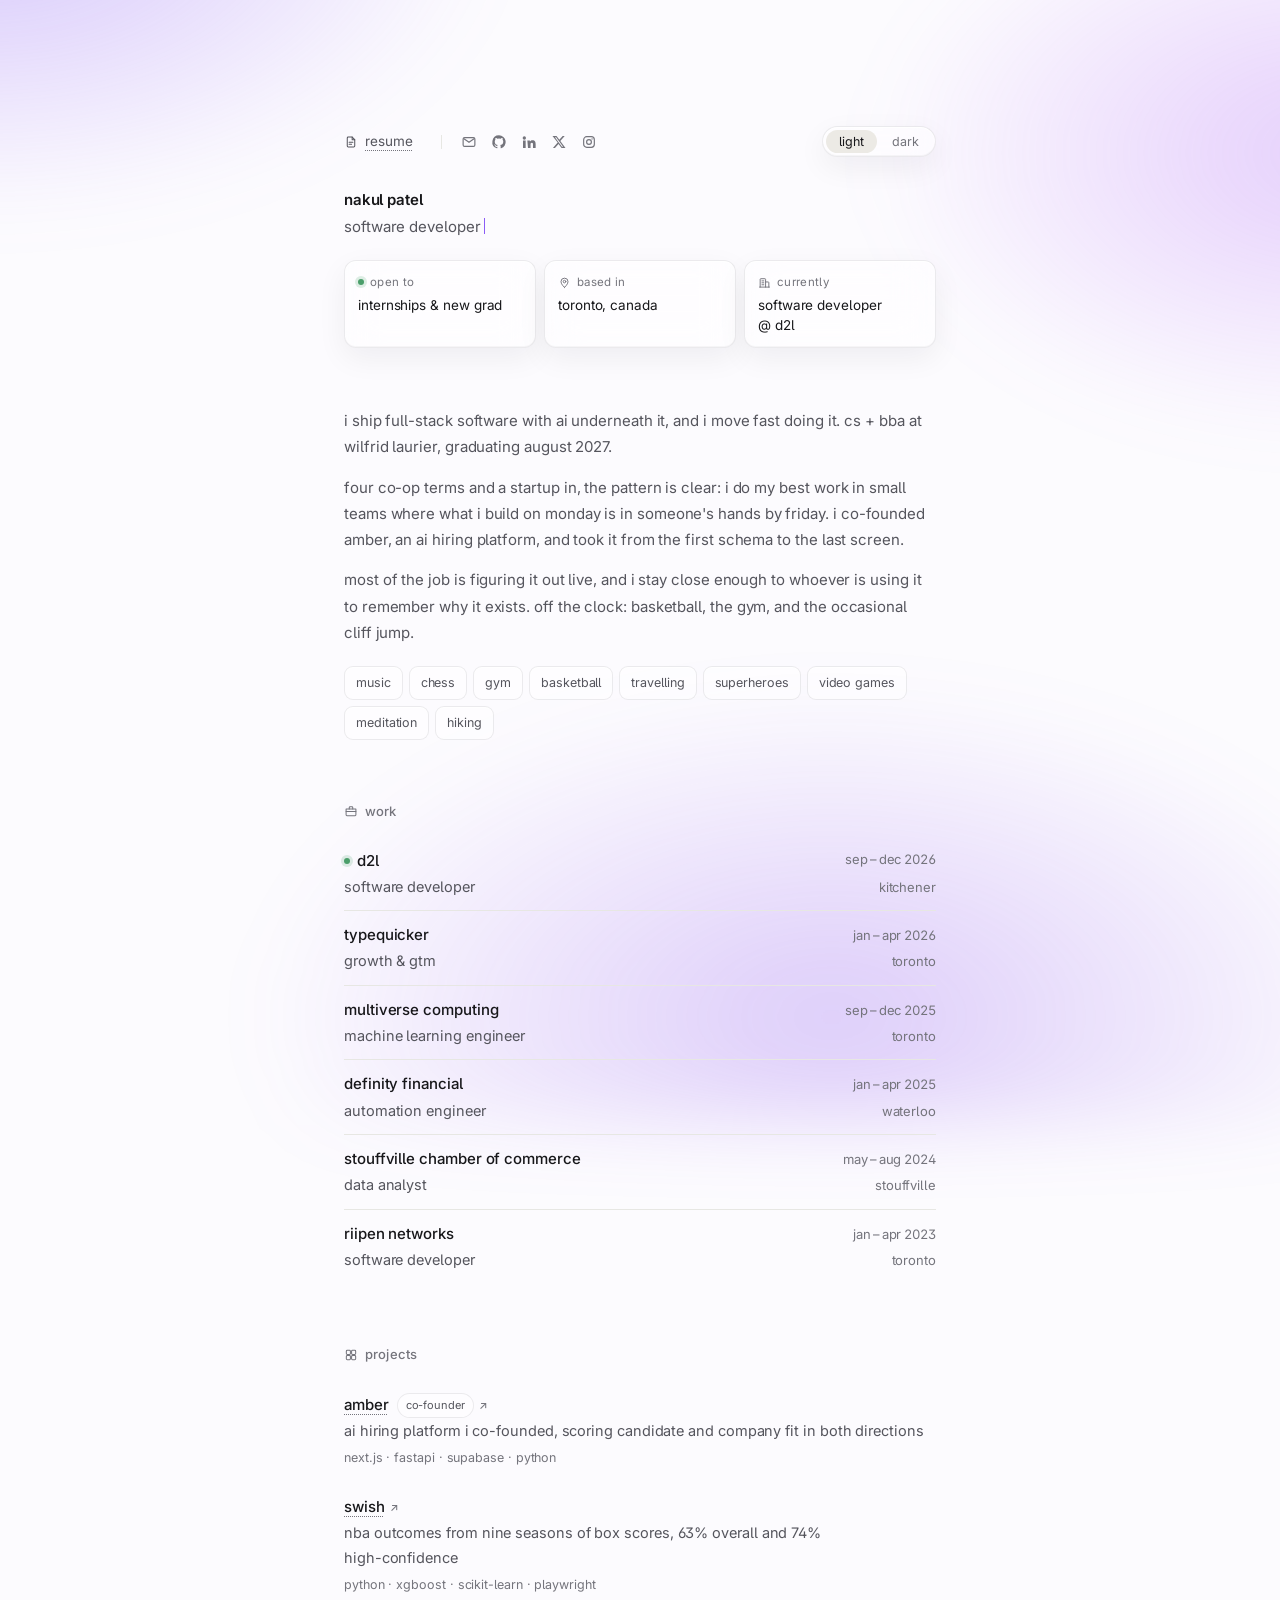
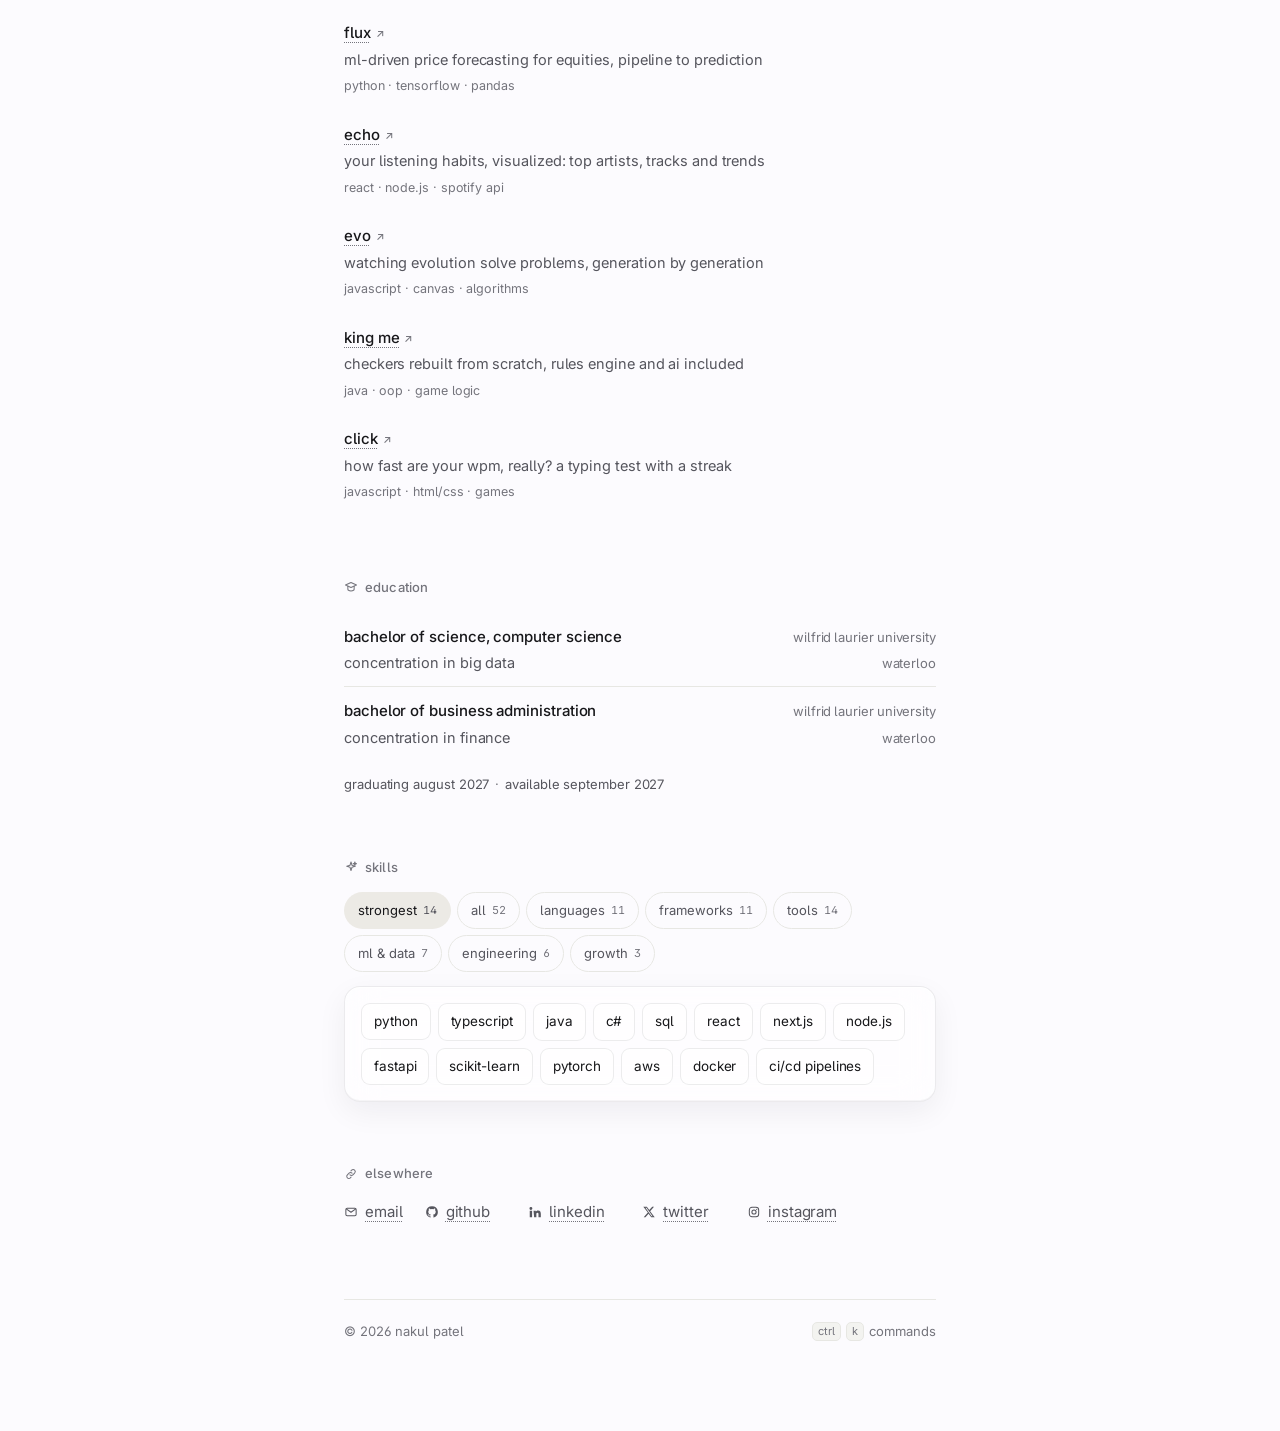
==== commit 0c4fe600: "Put the socials in the top bar as well as the foot A portfolio should not make someone scroll to fin" ====
--- a/index.html
+++ b/index.html
@@ -51,9 +51,19 @@
 
     <!-- ===================== theme ===================== -->
     <div class="topbar rise">
-      <a class="resume-link" href="./assets/nakul-patel-software-resume.pdf" target="_blank" rel="noopener">
+      <div class="top-links">
+        <a class="resume-link" href="./assets/nakul-patel-software-resume.pdf" target="_blank" rel="noopener">
         <svg class="ico" viewBox="0 0 24 24" aria-hidden="true"><path d="M14 3.6H7.2A1.6 1.6 0 0 0 5.6 5.2v13.6A1.6 1.6 0 0 0 7.2 20.4h9.6a1.6 1.6 0 0 0 1.6-1.6V8z"/><path d="M14 3.6V8h4.4"/><path d="M8.8 12.6h6.4M8.8 16h4.2"/></svg><span>resume</span><span class="out" aria-hidden="true">↗</span>
-      </a>
+        </a>
+        <span class="top-sep" aria-hidden="true"></span>
+        <nav class="socials" aria-label="elsewhere">
+          <a href="mailto:nakul0306@gmail.com" aria-label="email" title="email"><svg class="ico" viewBox="0 0 24 24" aria-hidden="true"><rect x="3.2" y="5.4" width="17.6" height="13.2" rx="2.2"/><path d="m4.4 7.2 7.6 5.3 7.6-5.3"/></svg></a>
+          <a href="https://github.com/nakulpatel0306" target="_blank" rel="noopener" aria-label="github" title="github"><svg class="ico ico-fill" viewBox="0 0 24 24" aria-hidden="true"><path d="M12 2a10 10 0 0 0-3.16 19.49c.5.09.68-.22.68-.48v-1.7c-2.78.6-3.37-1.34-3.37-1.34-.45-1.16-1.11-1.47-1.11-1.47-.9-.62.07-.6.07-.6 1 .07 1.53 1.03 1.53 1.03.89 1.52 2.34 1.08 2.91.83.09-.65.35-1.09.63-1.34-2.22-.25-4.55-1.11-4.55-4.94 0-1.09.39-1.98 1.03-2.68-.1-.25-.45-1.27.1-2.64 0 0 .84-.27 2.75 1.02a9.56 9.56 0 0 1 5 0c1.91-1.29 2.75-1.02 2.75-1.02.55 1.37.2 2.39.1 2.64.64.7 1.03 1.59 1.03 2.68 0 3.84-2.34 4.68-4.57 4.93.36.31.68.92.68 1.85v2.75c0 .27.18.58.69.48A10 10 0 0 0 12 2z"/></svg></a>
+          <a href="https://www.linkedin.com/in/nakulpatel0306/" target="_blank" rel="noopener" aria-label="linkedin" title="linkedin"><svg class="ico ico-fill" viewBox="0 0 24 24" aria-hidden="true"><path d="M4.98 3.5A2.49 2.49 0 1 1 5 8.48a2.49 2.49 0 0 1-.02-4.98zM3 9.75h4V21H3zM9.5 9.75h3.83v1.54h.05c.53-1 1.84-2.06 3.79-2.06 4.05 0 4.8 2.67 4.8 6.14V21h-4v-5.09c0-1.21-.02-2.77-1.69-2.77-1.69 0-1.95 1.32-1.95 2.68V21h-3.83z"/></svg></a>
+          <a href="https://x.com/NakulPatel_" target="_blank" rel="noopener" aria-label="twitter" title="twitter"><svg class="ico ico-fill" viewBox="0 0 24 24" aria-hidden="true"><path d="M17.53 3h3.04l-6.64 7.59L21.75 21h-5.9l-4.62-6.04L5.94 21H2.9l7.1-8.12L2.25 3h6.05l4.18 5.52zm-1.07 16.2h1.69L7.62 4.71H5.82z"/></svg></a>
+          <a href="https://www.instagram.com/nakulp.14/" target="_blank" rel="noopener" aria-label="instagram" title="instagram"><svg class="ico" viewBox="0 0 24 24" aria-hidden="true"><rect x="4" y="4" width="16" height="16" rx="4.6"/><circle cx="12" cy="12" r="3.6"/><circle cx="16.6" cy="7.4" r="1" fill="currentColor" stroke="none"/></svg></a>
+        </nav>
+      </div>
       <div class="theme" role="group" aria-label="colour theme">
         <button type="button" data-theme-set="light">light</button>
         <button type="button" data-theme-set="dark">dark</button>
--- a/style.css
+++ b/style.css
@@ -953,3 +953,47 @@
 @media (prefers-reduced-motion: reduce) {
   .caret { display: none; }
 }
+
+/* ============================================================
+   top row — résumé plus icon-only socials, opposite the theme
+   switch. The bottom "elsewhere" list carries the same links
+   with labels; up here they only need to be recognisable.
+   ============================================================ */
+.top-links {
+  display: flex;
+  align-items: center;
+  gap: 13px;
+  min-width: 0;
+}
+
+.top-sep {
+  width: 1px;
+  height: 14px;
+  background: var(--line);
+  flex-shrink: 0;
+}
+
+.socials {
+  display: flex;
+  align-items: center;
+  gap: 2px;
+}
+.socials a {
+  display: inline-flex;
+  padding: 6px;
+  border-radius: 8px;
+  color: var(--faint);
+  transition: color 0.15s ease, background 0.15s ease, transform 0.2s var(--ease);
+}
+.socials a:hover {
+  color: var(--text);
+  background: var(--glass);
+  transform: translateY(-2px);
+}
+.socials .ico { width: 16px; height: 16px; }
+
+@media (max-width: 560px) {
+  .topbar { flex-wrap: wrap; row-gap: 12px; }
+  .top-links { order: 2; width: 100%; }
+  .theme { order: 1; margin-left: auto; }
+}
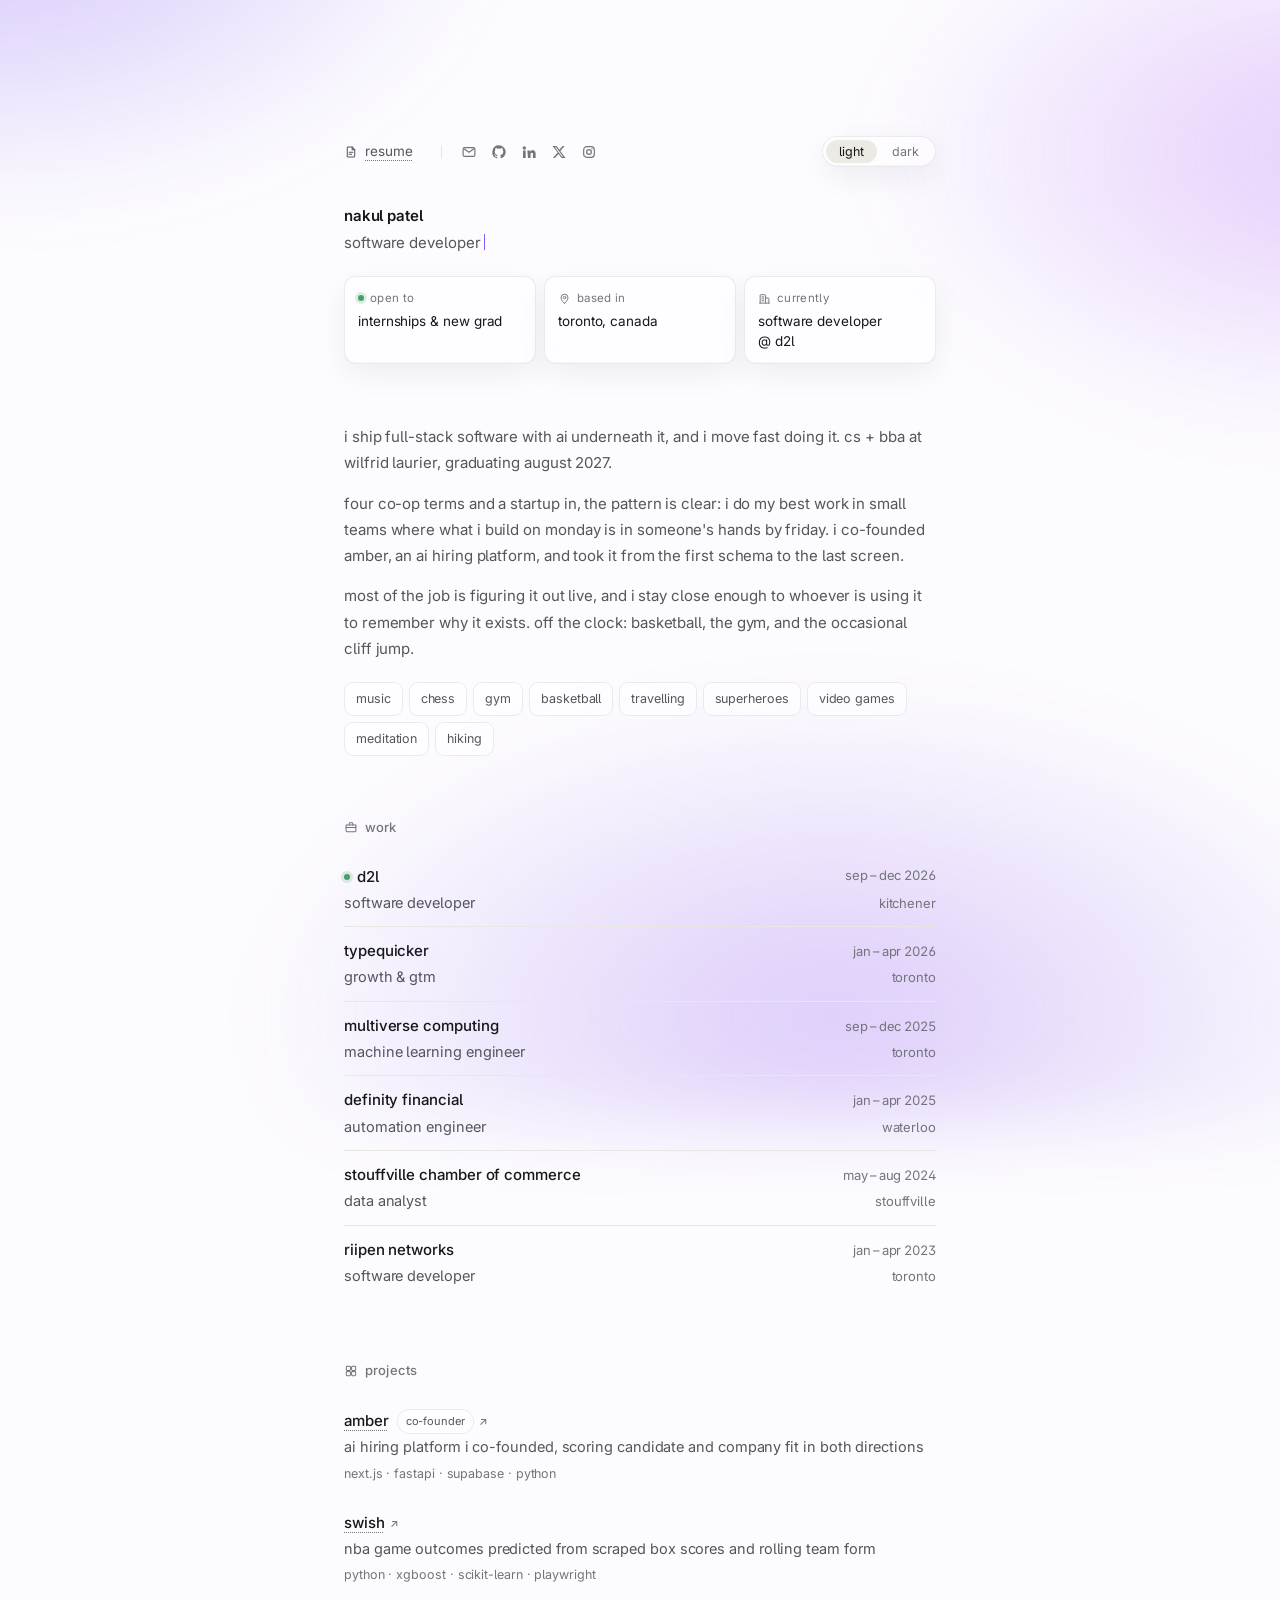
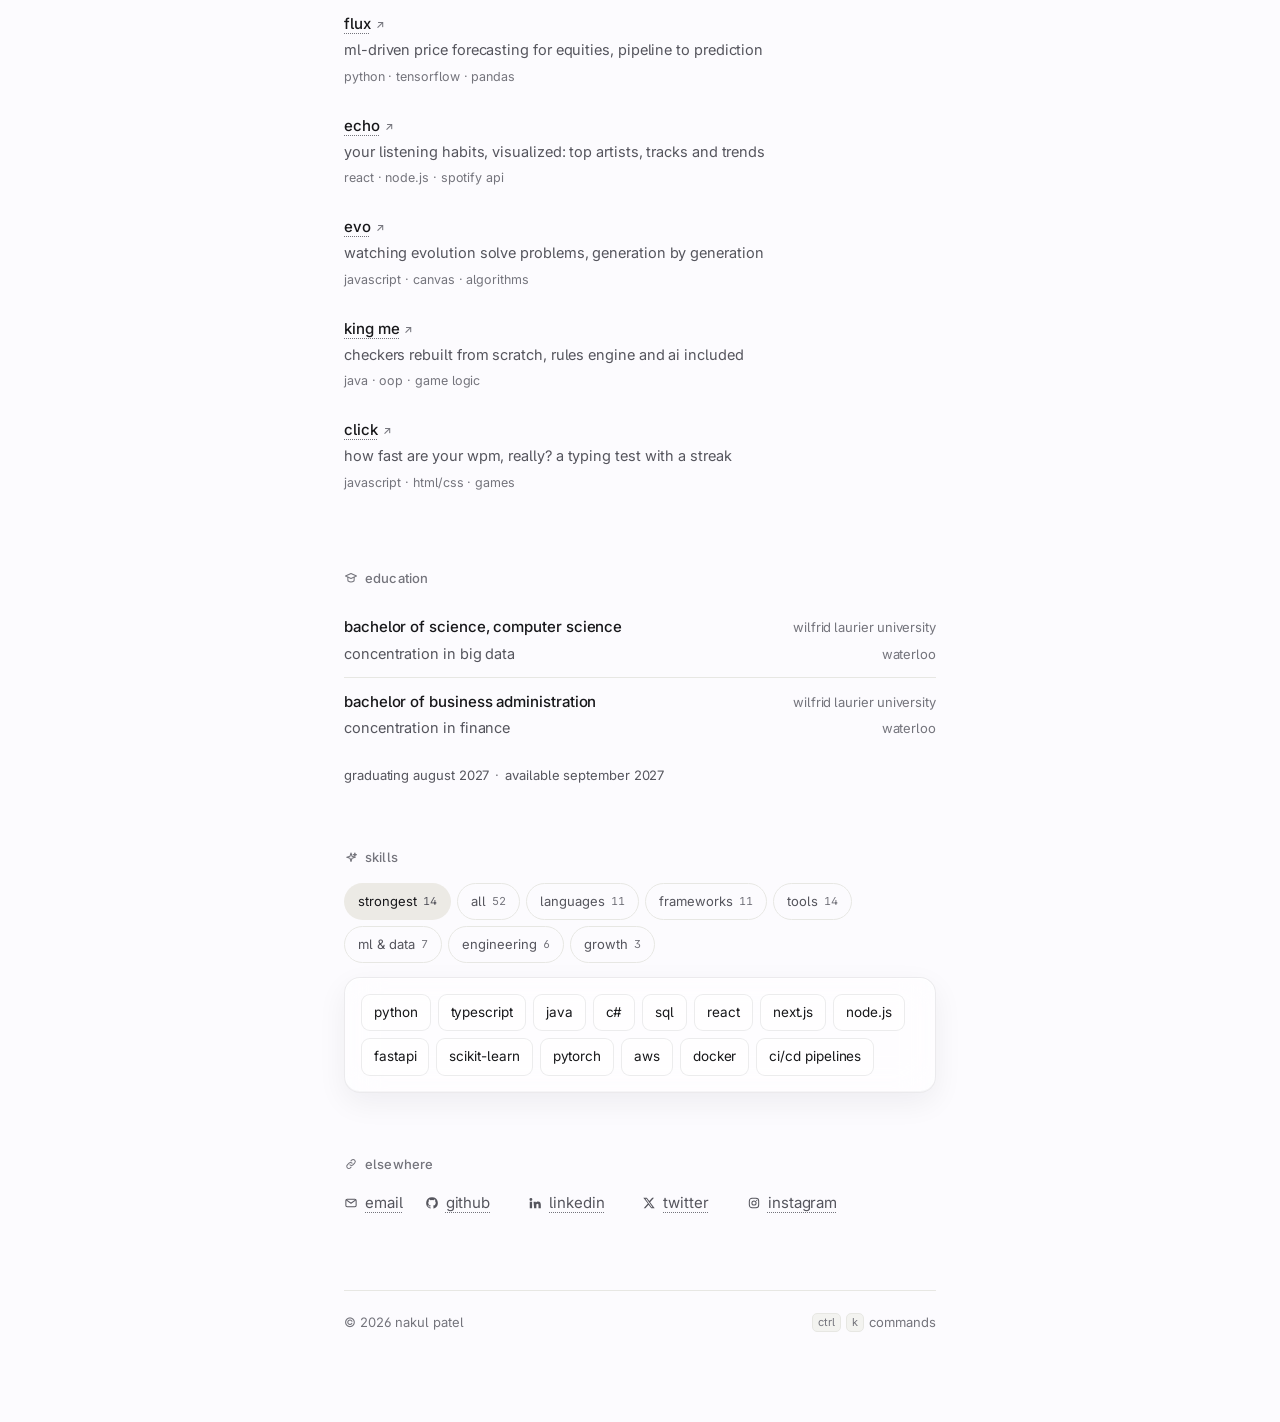
==== commit 24a5c845: "Pin the top bar, and make the Swish card read like the others The résumé, socials and theme switch n" ====
--- a/index.html
+++ b/index.html
@@ -49,7 +49,8 @@
 
   <main class="page" id="main" tabindex="-1">
 
-    <!-- ===================== theme ===================== -->
+    <!-- ===================== top bar ===================== -->
+    <div class="topbar-sentinel" aria-hidden="true"></div>
     <div class="topbar rise">
       <div class="top-links">
         <a class="resume-link" href="./assets/nakul-patel-software-resume.pdf" target="_blank" rel="noopener">
@@ -190,7 +191,7 @@
         <li>
           <a href="https://github.com/nakulpatel0306" target="_blank" rel="noopener">
             <span class="p-name"><span class="p-title">swish</span><span class="arrow" aria-hidden="true">↗</span></span>
-            <span class="p-desc">nba outcomes from nine seasons of box scores, 63% overall and 74% high-confidence</span>
+            <span class="p-desc">nba game outcomes predicted from scraped box scores and rolling team form</span>
             <span class="p-tags">python · xgboost · scikit-learn · playwright</span>
           </a>
         </li>
--- a/style.css
+++ b/style.css
@@ -115,8 +115,8 @@
 
 .block {
   margin-top: var(--gap);
-  /* a jump from the palette shouldn't sit flush against the top edge */
-  scroll-margin-top: 28px;
+  /* clear the pinned top bar, so a jump from the palette doesn't land under it */
+  scroll-margin-top: 84px;
 }
 
 h2 {
@@ -154,13 +154,43 @@
 /* ------------------------------------------------------------
    theme switcher
    ------------------------------------------------------------ */
+/* the sentinel sits one pixel above the bar; when it leaves the viewport the
+   bar has pinned, which is cheaper than watching every scroll event */
+.topbar-sentinel {
+  height: 1px;
+  margin-bottom: -1px;
+}
+
 .topbar {
+  position: sticky;
+  top: 0;
+  z-index: 55;
   display: flex;
   align-items: center;
   justify-content: space-between;
   gap: 16px;
-  margin-bottom: 30px;
-}
+  padding: 10px 0;
+  margin-bottom: 26px;
+}
+
+/* the frosted backing lives on a pseudo-element: .rise owns the transition
+   property on .topbar itself, so fading it there would be overridden */
+.topbar::before {
+  content: '';
+  position: absolute;
+  inset: 0 -16px;
+  z-index: -1;
+  border-radius: 0 0 14px 14px;
+  background: var(--glass);
+  backdrop-filter: blur(16px) saturate(180%);
+  -webkit-backdrop-filter: blur(16px) saturate(180%);
+  border-bottom: 1px solid var(--glass-line);
+  box-shadow: 0 6px 22px var(--glass-drop);
+  opacity: 0;
+  transition: opacity 0.25s ease;
+  pointer-events: none;
+}
+.topbar.pinned::before { opacity: 1; }
 
 /* resume sits at the top, opposite the theme switch, where a recruiter
    looks first rather than after scrolling the whole page */
